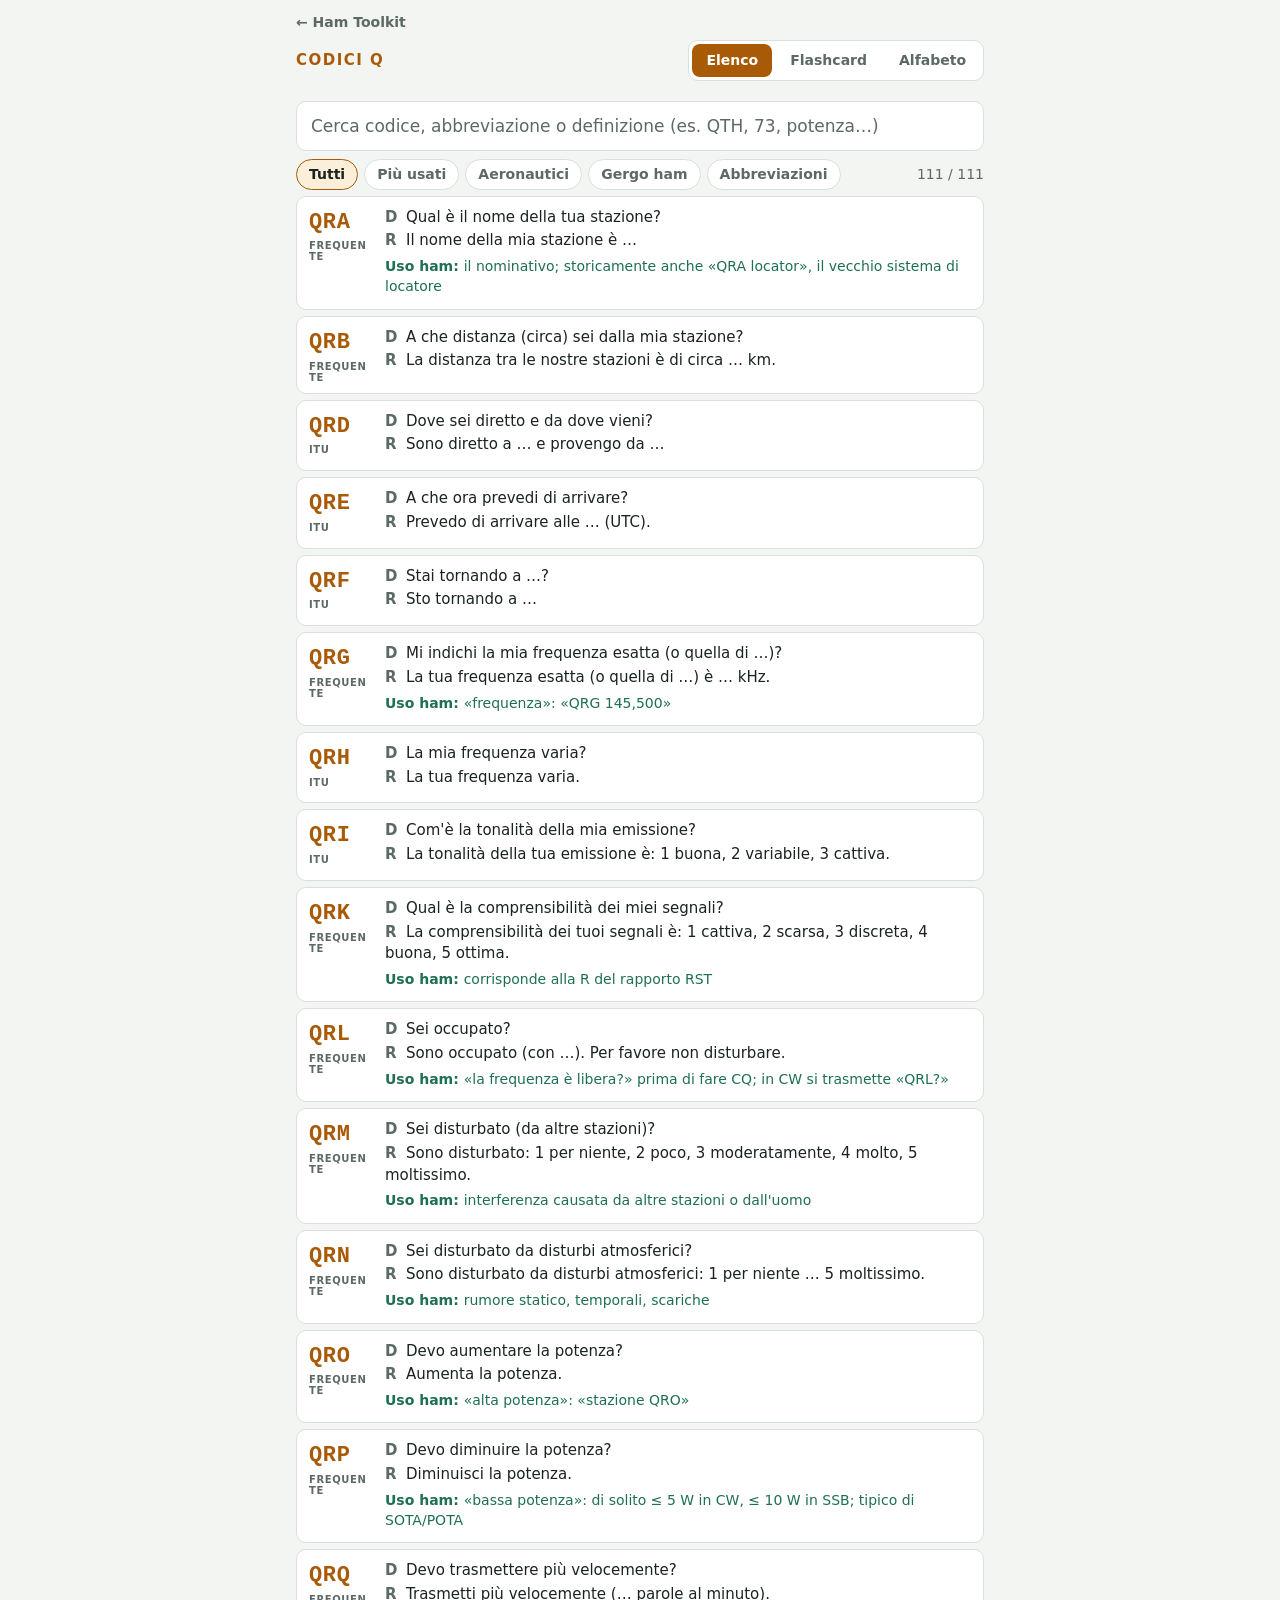
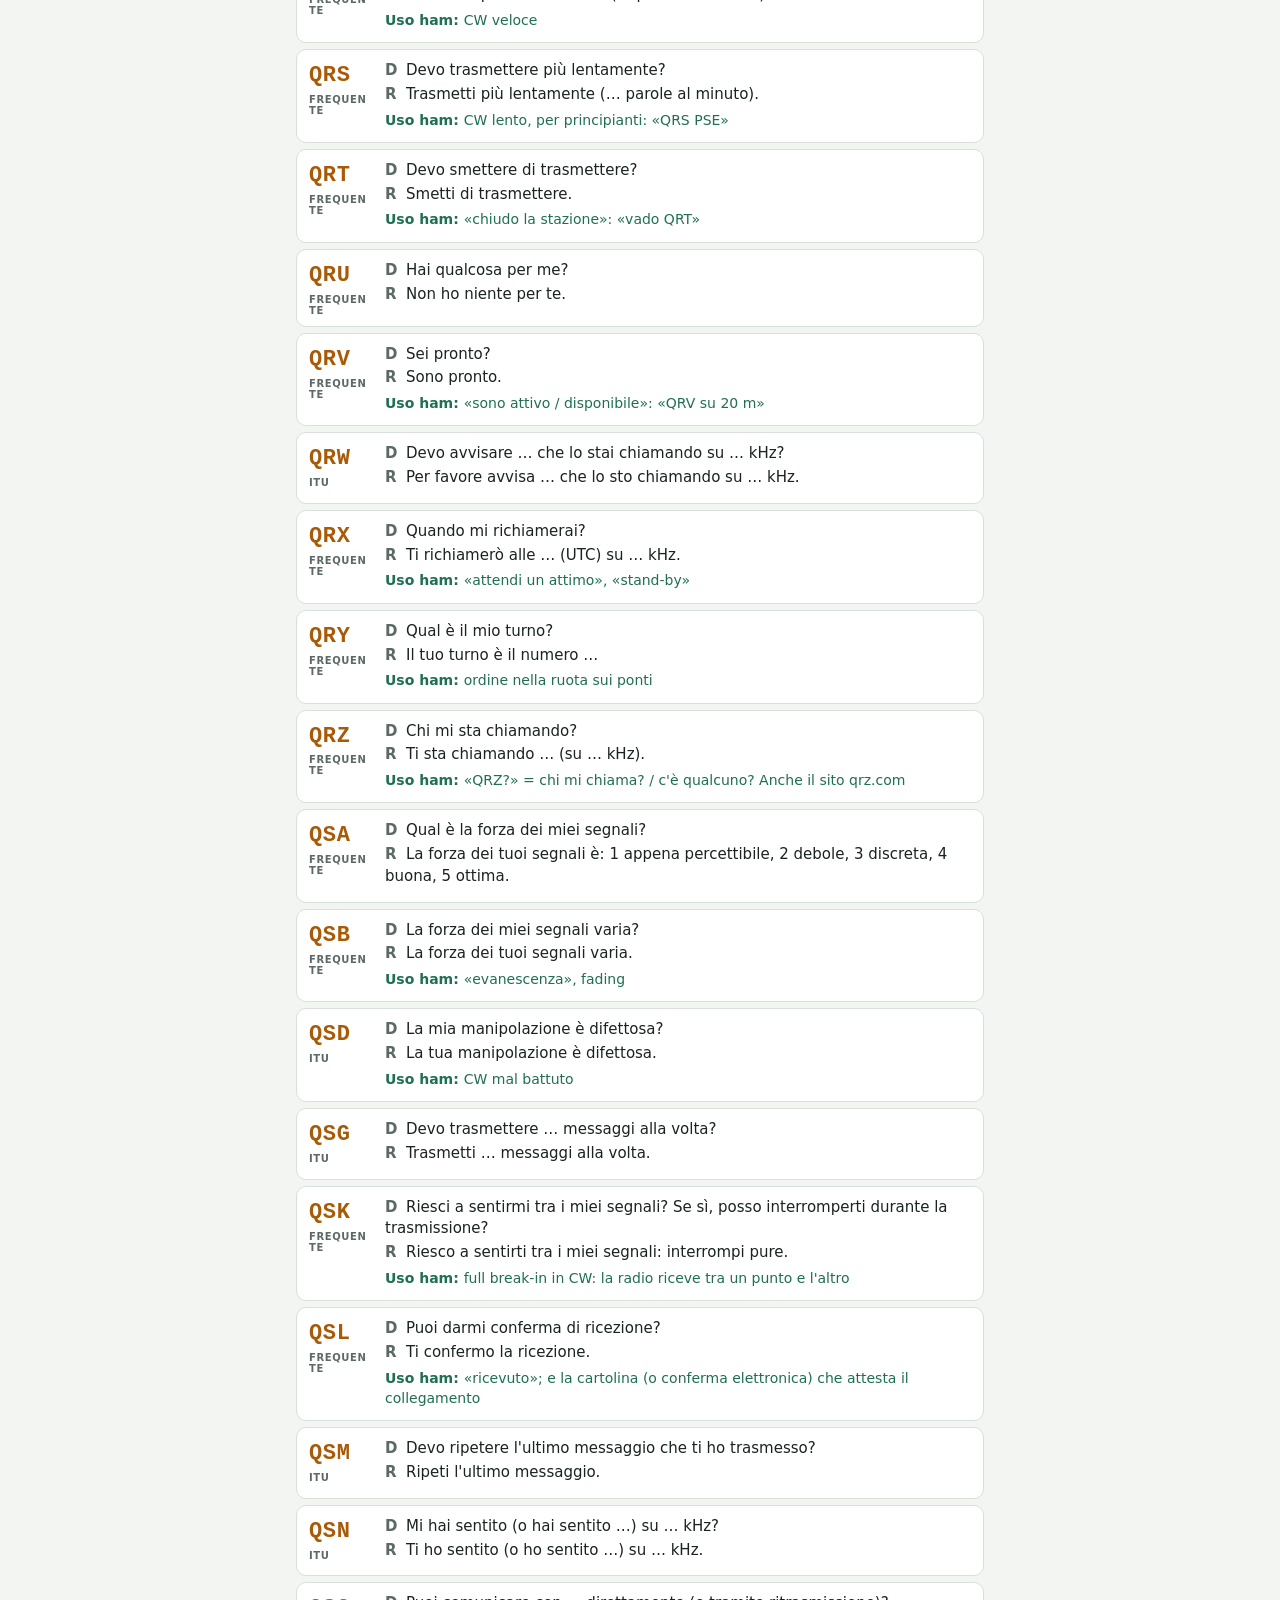
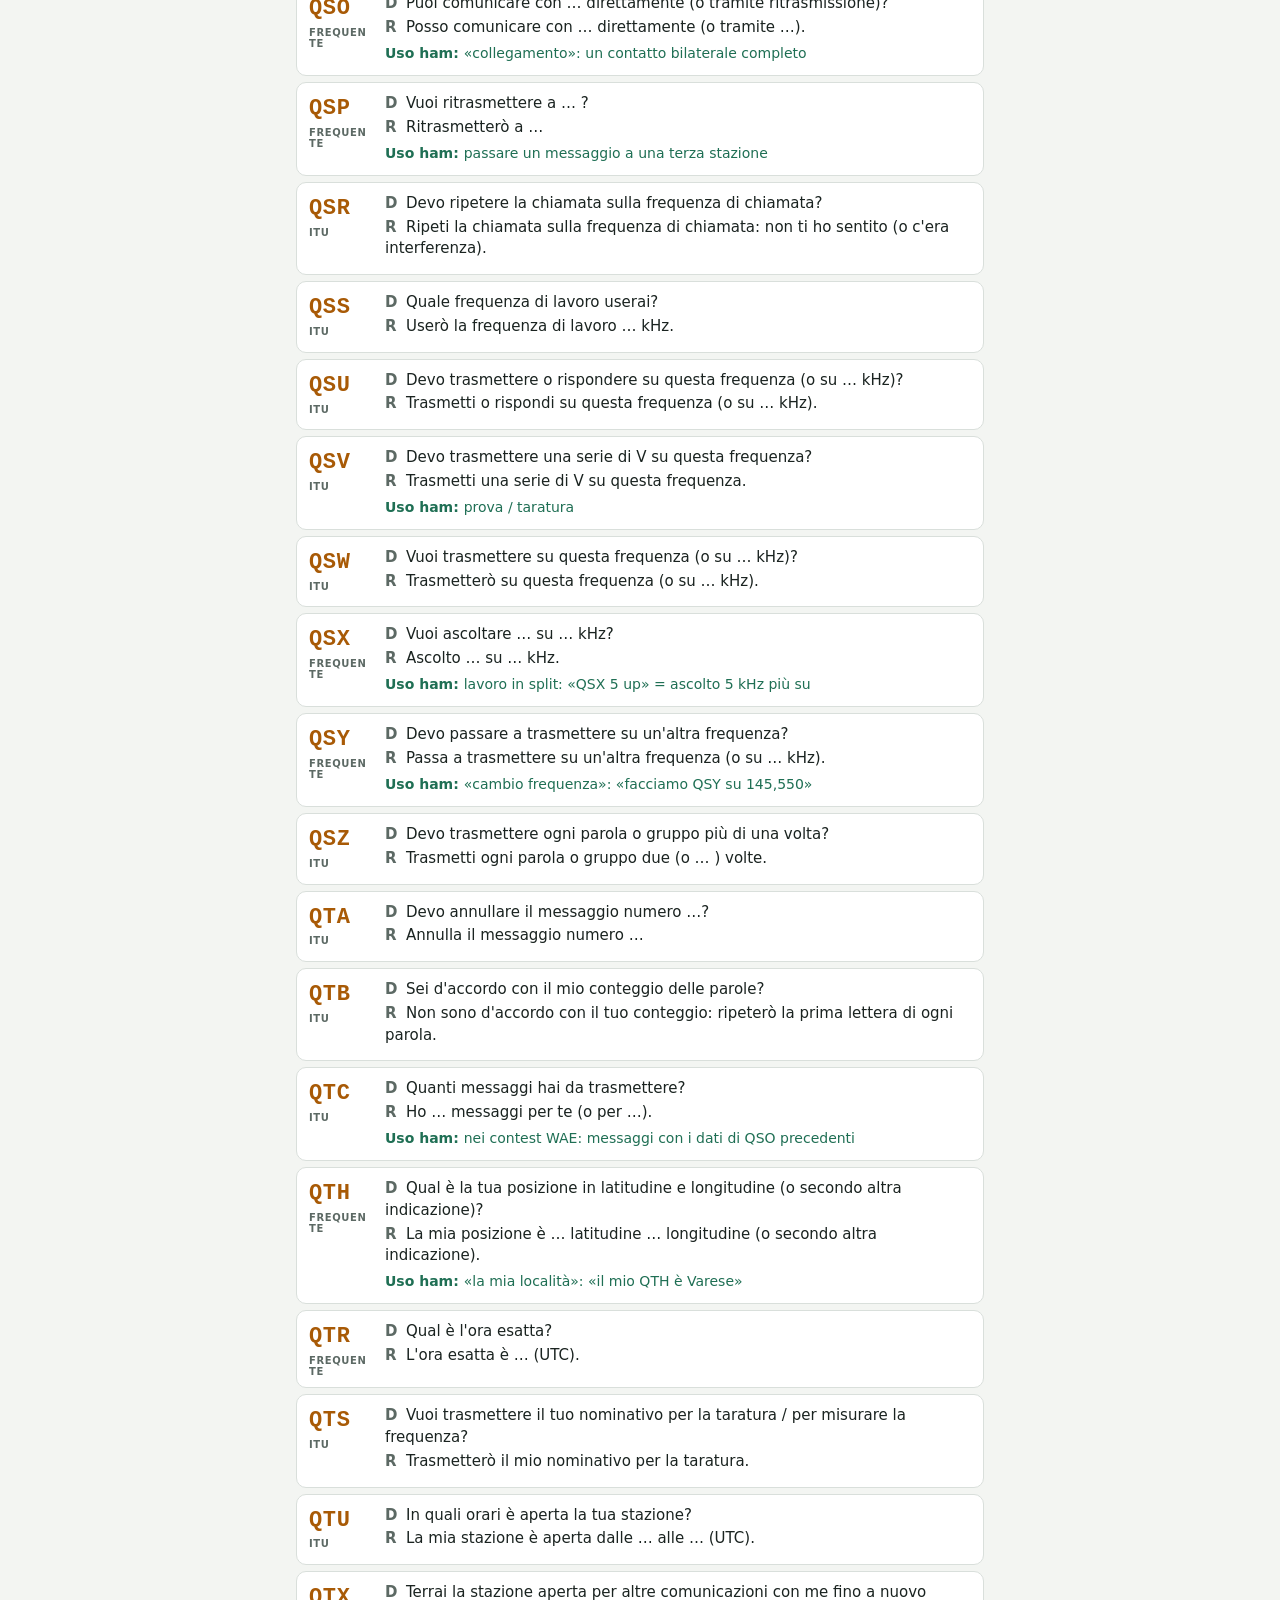
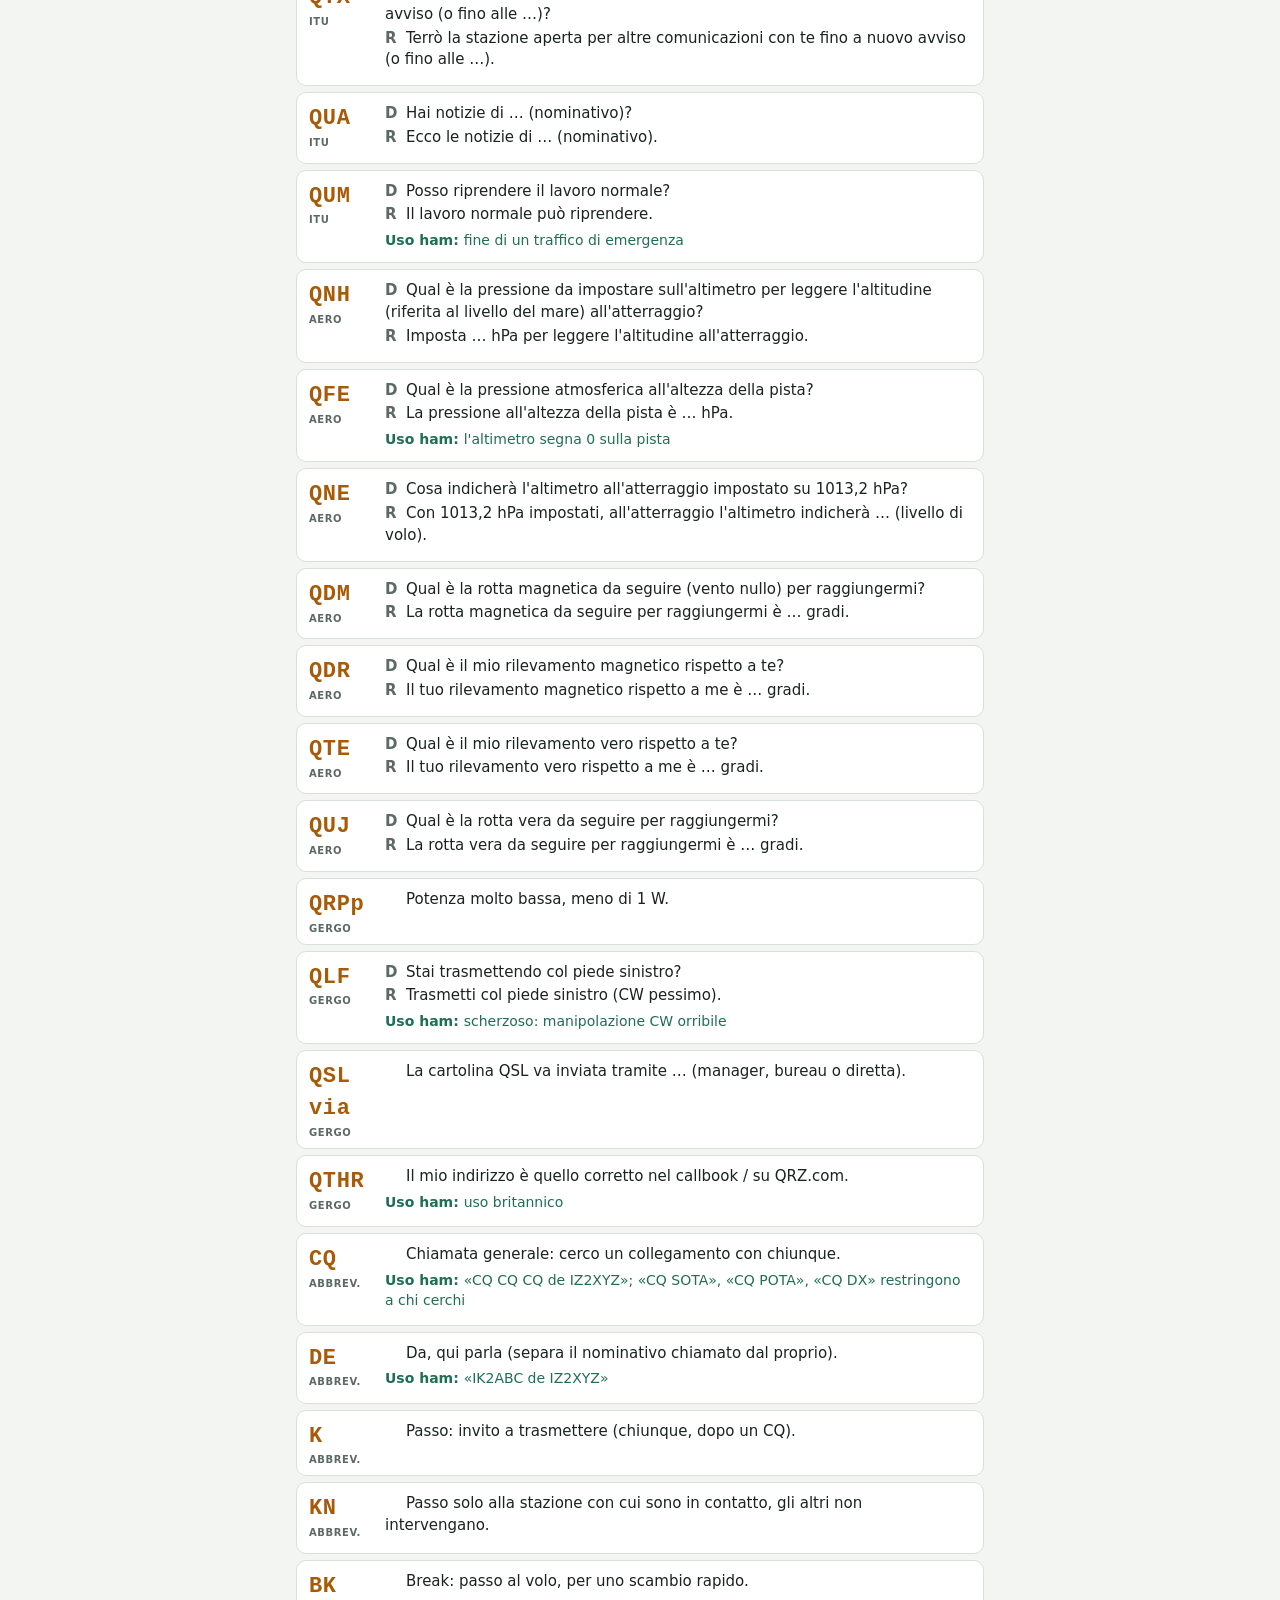
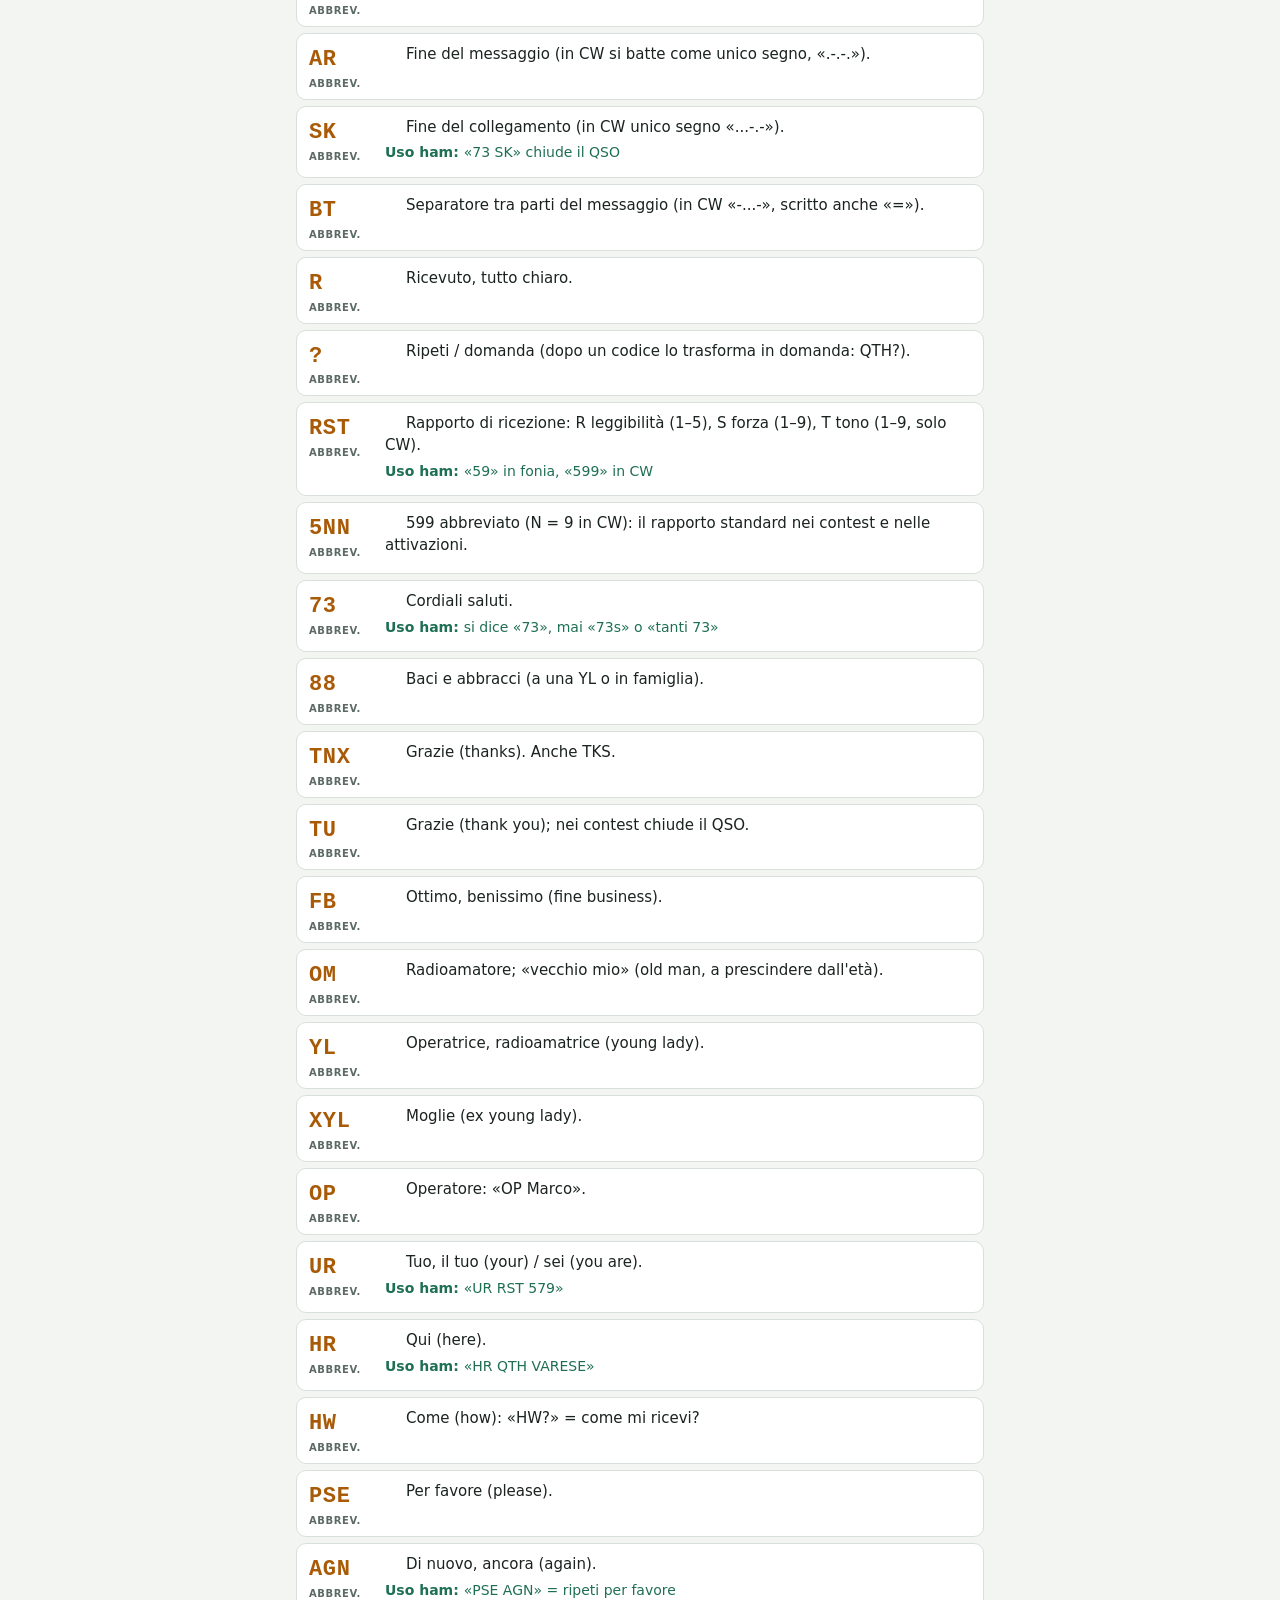
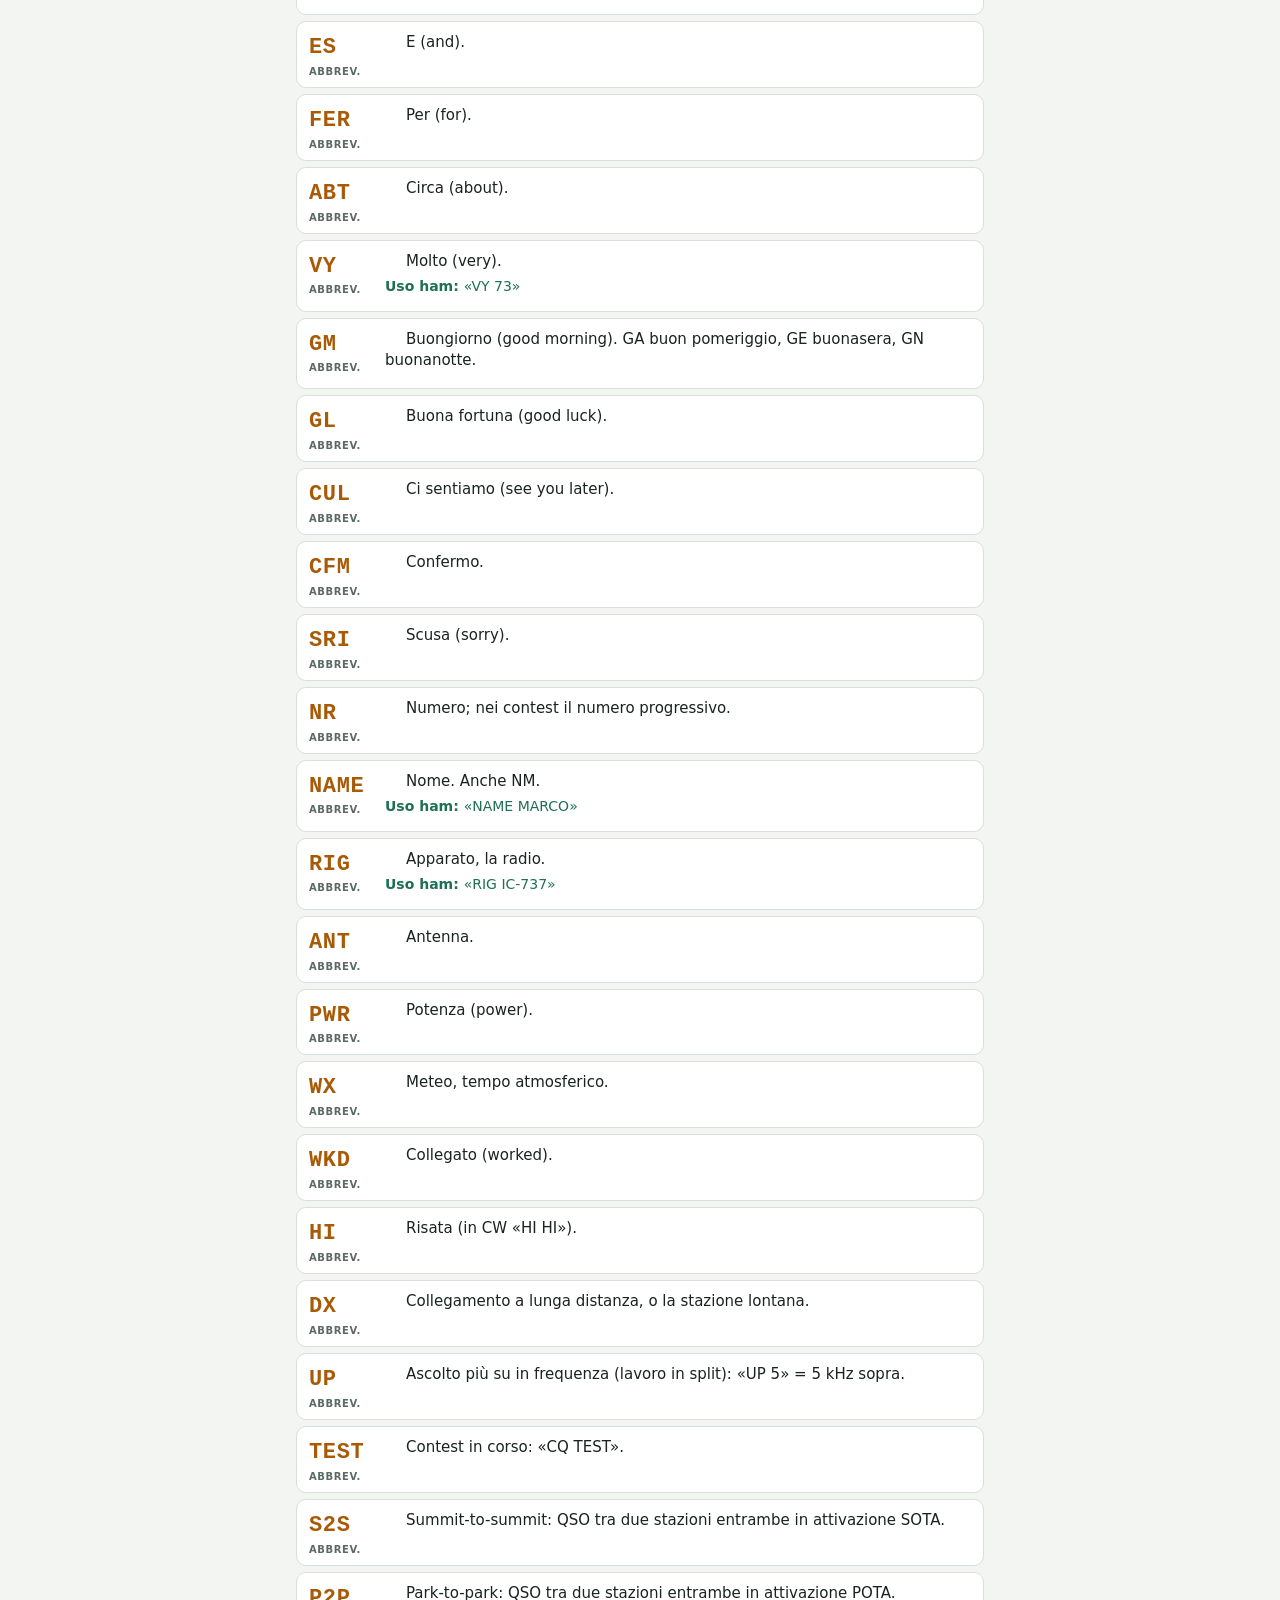
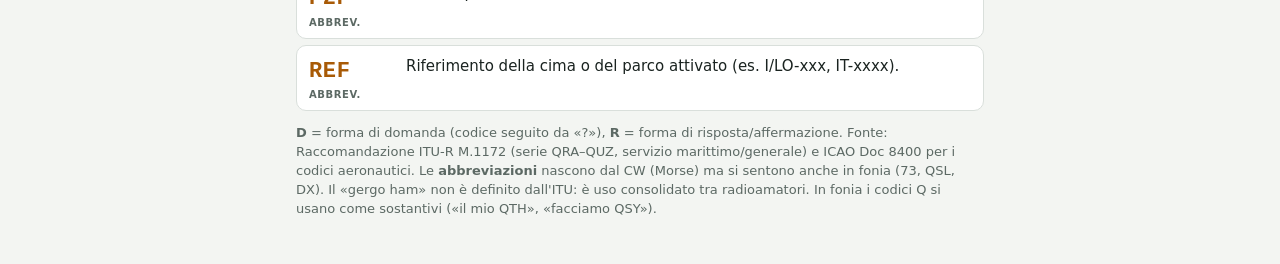
==== codici-q/index.html @ 0721909f "Diventa Ham Toolkit: home con gli strumenti, spettro in spettro/, codici Q, dipolo e ruota sul ponte" ====
<!doctype html>
<html lang="it">
<head>
<meta charset="utf-8">
<meta name="viewport" content="width=device-width, initial-scale=1, viewport-fit=cover">
<meta name="theme-color" content="#121715">
<link rel="manifest" href="../manifest.webmanifest">
<link rel="icon" href="../icons/icon.svg" type="image/svg+xml">
<link rel="apple-touch-icon" href="../icons/apple-touch-icon.png">
<title>Codici Q e gergo</title>
<style>
:root{
  --bg:#F3F5F2; --surface:#FFFFFF; --ink:#1A2320; --muted:#5C6964; --line:#D9DFDB;
  --accent:#A85A06; --accent-ink:#FFFFFF; --accent-soft:#FBEFD9;
  --ok:#1F6F54; --ok-soft:#DDF1E8; --danger:#B3261E; --danger-soft:#FBE3E1;
}
@media (prefers-color-scheme: dark){
  :root:not([data-theme="light"]){
    color-scheme:dark;
    --bg:#121715; --surface:#1A201E; --ink:#E4EAE7; --muted:#96A39E; --line:#2D3632;
    --accent:#F0A847; --accent-ink:#1A1206; --accent-soft:#3A2A12;
    --ok:#6FD3A8; --ok-soft:#16332A; --danger:#FF8A80; --danger-soft:#3A1C1A;
  }
}
:root[data-theme="dark"]{
  color-scheme:dark;
  --bg:#121715; --surface:#1A201E; --ink:#E4EAE7; --muted:#96A39E; --line:#2D3632;
  --accent:#F0A847; --accent-ink:#1A1206; --accent-soft:#3A2A12;
  --ok:#6FD3A8; --ok-soft:#16332A; --danger:#FF8A80; --danger-soft:#3A1C1A;
}
*{box-sizing:border-box}
html{-webkit-text-size-adjust:100%}
body{margin:0;background:var(--bg);color:var(--ink);font:16px/1.45 system-ui,-apple-system,"Segoe UI",Roboto,sans-serif}
.mono{font-family:ui-monospace,"SF Mono","Cascadia Mono",Consolas,monospace}
.wrap{max-width:720px;margin:0 auto;padding:12px 16px calc(32px + env(safe-area-inset-bottom));display:flex;flex-direction:column;gap:14px}
button{font:inherit;color:inherit;cursor:pointer;-webkit-tap-highlight-color:transparent}
input{font:inherit;color:var(--ink)}
:focus-visible{outline:2px solid var(--accent);outline-offset:2px}
[hidden]{display:none !important}

/* testata e navigazione */
.top{display:flex;align-items:center;gap:10px;flex-wrap:wrap}
.top h1{margin:0;font-size:15px;letter-spacing:.1em;text-transform:uppercase;color:var(--accent);white-space:nowrap;margin-right:auto}
nav{display:flex;gap:4px;background:var(--surface);border:1px solid var(--line);border-radius:10px;padding:3px}
nav a{padding:6px 14px;border-radius:8px;text-decoration:none;color:var(--muted);font-weight:600;font-size:14px}
nav a.on{background:var(--accent);color:var(--accent-ink)}

/* barra filtri */
.bar{position:sticky;top:0;z-index:5;background:var(--bg);padding:6px 0;display:flex;flex-direction:column;gap:8px}
#q{width:100%;padding:12px 14px;border:1px solid var(--line);border-radius:10px;background:var(--surface);font-size:17px}
#q::placeholder{color:var(--muted)}
.chips{display:flex;gap:6px;flex-wrap:wrap;align-items:center;font-size:14px;color:var(--muted)}
.chip{border:1px solid var(--line);background:var(--surface);border-radius:999px;padding:4px 12px;font-size:14px;font-weight:600;color:var(--muted)}
.chip.on{border-color:var(--accent);background:var(--accent-soft);color:var(--ink)}
#count{margin-left:auto}

/* elenco */
#list{list-style:none;margin:0;padding:0;display:flex;flex-direction:column;gap:6px}
#list li{background:var(--surface);border:1px solid var(--line);border-radius:10px;padding:10px 12px;display:grid;grid-template-columns:64px 1fr;gap:2px 12px}
.code{grid-row:1/5;overflow-wrap:anywhere;font-size:22px;font-weight:700;color:var(--accent);letter-spacing:.03em}
.code small{display:block;font:600 10px system-ui;letter-spacing:.06em;color:var(--muted);text-transform:uppercase;margin-top:2px}
.qd,.qr{font-size:15px}
.qd b,.qr b{display:inline-block;width:1.4em;color:var(--muted);font-weight:600}
.ham{font-size:14px;color:var(--ok);margin-top:2px}
.ham::before{content:"Uso ham: ";font-weight:700}
mark{background:var(--accent-soft);color:inherit;border-radius:3px;padding:0 1px}
.empty{text-align:center;color:var(--muted);padding:24px 8px;border:1px dashed var(--line);border-radius:10px}
.note{font-size:13px;color:var(--muted)}

/* flashcard */
.opts{display:flex;flex-direction:column;gap:8px;background:var(--surface);border:1px solid var(--line);border-radius:10px;padding:10px 12px;font-size:14px}
.opts .row{display:flex;gap:6px;flex-wrap:wrap;align-items:center}
.opts .row > span{width:5.5em;color:var(--muted)}
.prog{display:flex;align-items:center;gap:10px;font-size:14px;color:var(--muted)}
.prog .track{flex:1;height:6px;border-radius:3px;background:var(--line);overflow:hidden}
.prog .fill{height:100%;background:var(--accent);width:0;transition:width .2s}
.prog .ok{color:var(--ok);font-weight:700}
.prog .ko{color:var(--danger);font-weight:700}
.fcard{min-height:280px;background:var(--surface);border:1px solid var(--line);border-radius:16px;padding:22px 20px;display:flex;flex-direction:column;align-items:center;justify-content:center;gap:14px;text-align:center;cursor:pointer;user-select:none;-webkit-user-select:none;box-shadow:0 10px 24px -18px rgba(0,0,0,.5)}
.fcard .side{font-size:12px;letter-spacing:.08em;text-transform:uppercase;color:var(--muted)}
.fcard .big{font-size:clamp(44px,14vw,72px);font-weight:700;color:var(--accent);letter-spacing:.04em;line-height:1}
.fcard .txt{font-size:18px;max-width:34em}
.fcard .txt .qd,.fcard .txt .qr{font-size:17px;text-align:left}
.fcard hr{width:60%;border:0;border-top:1px dashed var(--line);margin:4px 0}
.fcard .tap{font-size:13px;color:var(--muted)}
.fcard.done{cursor:default}
.acts{display:grid;grid-template-columns:1fr 1fr;gap:8px}
.acts button{border:0;border-radius:12px;padding:14px;font-size:17px;font-weight:700}
#btnKo{background:var(--danger-soft);color:var(--danger)}
#btnOk{background:var(--ok-soft);color:var(--ok)}
#btnFlip{grid-column:1/-1;background:var(--accent);color:var(--accent-ink)}
#abc{width:100%;border-collapse:collapse;background:var(--surface);border:1px solid var(--line);border-radius:10px;overflow:hidden;font-size:15px}
#abc th,#abc td{padding:6px 10px;border-bottom:1px solid var(--line);text-align:left}
#abc th{font-size:12px;letter-spacing:.06em;text-transform:uppercase;color:var(--muted);font-weight:600}
#abc td:first-child{font-weight:700;color:var(--accent);width:2.5em}
#abc td.pr{color:var(--muted);font-size:14px}
#abc td.it{color:var(--muted)}
#acard .spell{font-size:clamp(20px,5.5vw,26px);font-weight:600;line-height:1.35}
#acard .spell span{white-space:nowrap}
#acard .big{font-size:clamp(36px,11vw,60px)}
.two{display:flex;gap:8px}
.two button{flex:1;border:0;border-radius:12px;padding:14px;font-size:17px;font-weight:700}
#aFlip{background:var(--accent);color:var(--accent-ink)}
#aNew{background:var(--surface);border:1px solid var(--line) !important}
h2{margin:6px 0 0;font-size:13px;letter-spacing:.08em;text-transform:uppercase;color:var(--muted)}
#btnRestart{border:1px solid var(--line);background:transparent;border-radius:10px;padding:8px 14px;font-weight:600}
.home{display:inline-flex;align-items:center;gap:4px;color:var(--muted);text-decoration:none;font-size:14px;font-weight:600;margin-bottom:-6px}
.home:hover{color:var(--accent)}
</style>
</head>
<body>
<div class="wrap">
  <a class="home" href="../">← Ham Toolkit</a>
  <div class="top">
    <h1>Codici Q</h1>
    <nav>
      <a href="#elenco" id="navList">Elenco</a>
      <a href="#flashcard" id="navCards">Flashcard</a>
      <a href="#alfabeto" id="navAbc">Alfabeto</a>
    </nav>
  </div>

  <!-- ================= ELENCO ================= -->
  <section id="pageList">
    <div class="bar">
      <input id="q" type="search" placeholder="Cerca codice, abbreviazione o definizione (es. QTH, 73, potenza…)" autocomplete="off" spellcheck="false">
      <div class="chips" id="listChips">
        <button class="chip on" data-set="all">Tutti</button>
        <button class="chip" data-set="top">Più usati</button>
        <button class="chip" data-set="aero">Aeronautici</button>
        <button class="chip" data-set="slang">Gergo ham</button>
        <button class="chip" data-set="cw">Abbreviazioni</button>
        <span id="count"></span>
      </div>
    </div>
    <ul id="list"></ul>
    <p class="note">
      <b>D</b> = forma di domanda (codice seguito da «?»), <b>R</b> = forma di risposta/affermazione.
      Fonte: Raccomandazione ITU-R M.1172 (serie QRA–QUZ, servizio marittimo/generale) e ICAO Doc 8400 per i codici aeronautici.
      Le <b>abbreviazioni</b> nascono dal CW (Morse) ma si sentono anche in fonia (73, QSL, DX).
      Il «gergo ham» non è definito dall'ITU: è uso consolidato tra radioamatori. In fonia i codici Q si usano come sostantivi («il mio QTH», «facciamo QSY»).
    </p>
  </section>

  <!-- ================= FLASHCARD ================= -->
  <section id="pageCards" hidden>
    <div class="opts">
      <div class="row"><span>Direzione</span>
        <button class="chip on" data-dir="c2d">Codice → significato</button>
        <button class="chip" data-dir="d2c">Significato → codice</button>
        <button class="chip" data-dir="mix">Misto</button>
      </div>
      <div class="row"><span>Mazzo</span>
        <button class="chip on" data-deck="top">Q più usati</button>
        <button class="chip" data-deck="std">Tutti i Q ITU</button>
        <button class="chip" data-deck="cw">Abbreviazioni</button>
        <button class="chip" data-deck="all">Tutto</button>
      </div>
    </div>
    <div class="prog">
      <span id="pNum"></span>
      <div class="track"><div class="fill" id="pFill"></div></div>
      <span class="ok" id="pOk">0</span>/<span class="ko" id="pKo">0</span>
    </div>
    <div id="card" class="fcard" tabindex="0"></div>
    <div class="acts">
      <button id="btnFlip">Gira</button>
      <button id="btnKo" hidden>✗ Non sapevo</button>
      <button id="btnOk" hidden>✓ Sapevo</button>
    </div>
    <p class="note">Tastiera: <b>spazio</b> gira, <b>←</b> non sapevo, <b>→</b> sapevo. Le carte sbagliate tornano nel mazzo finché non le indovini.
      <button id="btnRestart">Ricomincia</button></p>
  </section>

  <!-- ================= ALFABETO ================= -->
  <section id="pageAbc" hidden>
    <div class="opts">
      <div class="row"><span>Esercizio</span>
        <button class="chip on" data-amode="c2s">Nominativo → spelling</button>
        <button class="chip" data-amode="s2c">Spelling → nominativo</button>
      </div>
      <div class="row"><span>Cifre</span>
        <button class="chip on" data-digits="it">in italiano</button>
        <button class="chip" data-digits="en">in inglese (ICAO)</button>
      </div>
    </div>
    <div id="acard" class="fcard" tabindex="0"></div>
    <div class="two">
      <button id="aFlip">Gira</button>
      <button id="aNew">Nuovo nominativo</button>
    </div>
    <p class="note">Tastiera: <b>spazio</b> gira, <b>invio</b> nuovo nominativo. Il primo è sempre il tuo.
      Si dice a voce alta, poi si gira la carta per controllare.</p>

    <h2>Alfabeto fonetico internazionale (ITU/ICAO/NATO)</h2>
    <table id="abc"><thead><tr><th></th><th>Parola</th><th>Pronuncia</th><th>Italiano (telefonico)</th></tr></thead><tbody></tbody></table>
    <p class="note">In radio si usa <b>sempre</b> l'alfabeto internazionale, anche tra italiani: è quello che l'altra stazione si aspetta e che si capisce meglio nel rumore.
      L'alfabeto «delle città» italiano (Ancona, Bologna…) è di uso telefonico, lo si sente ogni tanto sui ponti ma non è lo standard.
      Le cifre in QSO italiani si dicono in italiano; in inglese l'ICAO prescrive <i>tree</i> (3), <i>fife</i> (5), <i>niner</i> (9).
      In CW invece non serve: si trasmettono le lettere.</p>
  </section>
</div>

<script>
/* [codice, domanda, risposta, uso ham (opz.), gruppo]
   gruppo: "top" = più usati dai radioamatori, "std" = altri ITU, "aero" = aeronautici, "slang" = gergo ham non ITU */
const Q = [
  ["QRA","Qual è il nome della tua stazione?","Il nome della mia stazione è …","il nominativo; storicamente anche «QRA locator», il vecchio sistema di locatore","top"],
  ["QRB","A che distanza (circa) sei dalla mia stazione?","La distanza tra le nostre stazioni è di circa … km.","","top"],
  ["QRD","Dove sei diretto e da dove vieni?","Sono diretto a … e provengo da …","","std"],
  ["QRE","A che ora prevedi di arrivare?","Prevedo di arrivare alle … (UTC).","","std"],
  ["QRF","Stai tornando a …?","Sto tornando a …","","std"],
  ["QRG","Mi indichi la mia frequenza esatta (o quella di …)?","La tua frequenza esatta (o quella di …) è … kHz.","«frequenza»: «QRG 145,500»","top"],
  ["QRH","La mia frequenza varia?","La tua frequenza varia.","","std"],
  ["QRI","Com'è la tonalità della mia emissione?","La tonalità della tua emissione è: 1 buona, 2 variabile, 3 cattiva.","","std"],
  ["QRK","Qual è la comprensibilità dei miei segnali?","La comprensibilità dei tuoi segnali è: 1 cattiva, 2 scarsa, 3 discreta, 4 buona, 5 ottima.","corrisponde alla R del rapporto RST","top"],
  ["QRL","Sei occupato?","Sono occupato (con …). Per favore non disturbare.","«la frequenza è libera?» prima di fare CQ; in CW si trasmette «QRL?»","top"],
  ["QRM","Sei disturbato (da altre stazioni)?","Sono disturbato: 1 per niente, 2 poco, 3 moderatamente, 4 molto, 5 moltissimo.","interferenza causata da altre stazioni o dall'uomo","top"],
  ["QRN","Sei disturbato da disturbi atmosferici?","Sono disturbato da disturbi atmosferici: 1 per niente … 5 moltissimo.","rumore statico, temporali, scariche","top"],
  ["QRO","Devo aumentare la potenza?","Aumenta la potenza.","«alta potenza»: «stazione QRO»","top"],
  ["QRP","Devo diminuire la potenza?","Diminuisci la potenza.","«bassa potenza»: di solito ≤ 5 W in CW, ≤ 10 W in SSB; tipico di SOTA/POTA","top"],
  ["QRQ","Devo trasmettere più velocemente?","Trasmetti più velocemente (… parole al minuto).","CW veloce","top"],
  ["QRS","Devo trasmettere più lentamente?","Trasmetti più lentamente (… parole al minuto).","CW lento, per principianti: «QRS PSE»","top"],
  ["QRT","Devo smettere di trasmettere?","Smetti di trasmettere.","«chiudo la stazione»: «vado QRT»","top"],
  ["QRU","Hai qualcosa per me?","Non ho niente per te.","","top"],
  ["QRV","Sei pronto?","Sono pronto.","«sono attivo / disponibile»: «QRV su 20 m»","top"],
  ["QRW","Devo avvisare … che lo stai chiamando su … kHz?","Per favore avvisa … che lo sto chiamando su … kHz.","","std"],
  ["QRX","Quando mi richiamerai?","Ti richiamerò alle … (UTC) su … kHz.","«attendi un attimo», «stand-by»","top"],
  ["QRY","Qual è il mio turno?","Il tuo turno è il numero …","ordine nella ruota sui ponti","top"],
  ["QRZ","Chi mi sta chiamando?","Ti sta chiamando … (su … kHz).","«QRZ?» = chi mi chiama? / c'è qualcuno? Anche il sito qrz.com","top"],
  ["QSA","Qual è la forza dei miei segnali?","La forza dei tuoi segnali è: 1 appena percettibile, 2 debole, 3 discreta, 4 buona, 5 ottima.","","top"],
  ["QSB","La forza dei miei segnali varia?","La forza dei tuoi segnali varia.","«evanescenza», fading","top"],
  ["QSD","La mia manipolazione è difettosa?","La tua manipolazione è difettosa.","CW mal battuto","std"],
  ["QSG","Devo trasmettere … messaggi alla volta?","Trasmetti … messaggi alla volta.","","std"],
  ["QSK","Riesci a sentirmi tra i miei segnali? Se sì, posso interromperti durante la trasmissione?","Riesco a sentirti tra i miei segnali: interrompi pure.","full break-in in CW: la radio riceve tra un punto e l'altro","top"],
  ["QSL","Puoi darmi conferma di ricezione?","Ti confermo la ricezione.","«ricevuto»; e la cartolina (o conferma elettronica) che attesta il collegamento","top"],
  ["QSM","Devo ripetere l'ultimo messaggio che ti ho trasmesso?","Ripeti l'ultimo messaggio.","","std"],
  ["QSN","Mi hai sentito (o hai sentito …) su … kHz?","Ti ho sentito (o ho sentito …) su … kHz.","","std"],
  ["QSO","Puoi comunicare con … direttamente (o tramite ritrasmissione)?","Posso comunicare con … direttamente (o tramite …).","«collegamento»: un contatto bilaterale completo","top"],
  ["QSP","Vuoi ritrasmettere a … ?","Ritrasmetterò a …","passare un messaggio a una terza stazione","top"],
  ["QSR","Devo ripetere la chiamata sulla frequenza di chiamata?","Ripeti la chiamata sulla frequenza di chiamata: non ti ho sentito (o c'era interferenza).","","std"],
  ["QSS","Quale frequenza di lavoro userai?","Userò la frequenza di lavoro … kHz.","","std"],
  ["QSU","Devo trasmettere o rispondere su questa frequenza (o su … kHz)?","Trasmetti o rispondi su questa frequenza (o su … kHz).","","std"],
  ["QSV","Devo trasmettere una serie di V su questa frequenza?","Trasmetti una serie di V su questa frequenza.","prova / taratura","std"],
  ["QSW","Vuoi trasmettere su questa frequenza (o su … kHz)?","Trasmetterò su questa frequenza (o su … kHz).","","std"],
  ["QSX","Vuoi ascoltare … su … kHz?","Ascolto … su … kHz.","lavoro in split: «QSX 5 up» = ascolto 5 kHz più su","top"],
  ["QSY","Devo passare a trasmettere su un'altra frequenza?","Passa a trasmettere su un'altra frequenza (o su … kHz).","«cambio frequenza»: «facciamo QSY su 145,550»","top"],
  ["QSZ","Devo trasmettere ogni parola o gruppo più di una volta?","Trasmetti ogni parola o gruppo due (o … ) volte.","","std"],
  ["QTA","Devo annullare il messaggio numero …?","Annulla il messaggio numero …","","std"],
  ["QTB","Sei d'accordo con il mio conteggio delle parole?","Non sono d'accordo con il tuo conteggio: ripeterò la prima lettera di ogni parola.","","std"],
  ["QTC","Quanti messaggi hai da trasmettere?","Ho … messaggi per te (o per …).","nei contest WAE: messaggi con i dati di QSO precedenti","std"],
  ["QTH","Qual è la tua posizione in latitudine e longitudine (o secondo altra indicazione)?","La mia posizione è … latitudine … longitudine (o secondo altra indicazione).","«la mia località»: «il mio QTH è Varese»","top"],
  ["QTR","Qual è l'ora esatta?","L'ora esatta è … (UTC).","","top"],
  ["QTS","Vuoi trasmettere il tuo nominativo per la taratura / per misurare la frequenza?","Trasmetterò il mio nominativo per la taratura.","","std"],
  ["QTU","In quali orari è aperta la tua stazione?","La mia stazione è aperta dalle … alle … (UTC).","","std"],
  ["QTX","Terrai la stazione aperta per altre comunicazioni con me fino a nuovo avviso (o fino alle …)?","Terrò la stazione aperta per altre comunicazioni con te fino a nuovo avviso (o fino alle …).","","std"],
  ["QUA","Hai notizie di … (nominativo)?","Ecco le notizie di … (nominativo).","","std"],
  ["QUM","Posso riprendere il lavoro normale?","Il lavoro normale può riprendere.","fine di un traffico di emergenza","std"],
  ["QNH","Qual è la pressione da impostare sull'altimetro per leggere l'altitudine (riferita al livello del mare) all'atterraggio?","Imposta … hPa per leggere l'altitudine all'atterraggio.","","aero"],
  ["QFE","Qual è la pressione atmosferica all'altezza della pista?","La pressione all'altezza della pista è … hPa.","l'altimetro segna 0 sulla pista","aero"],
  ["QNE","Cosa indicherà l'altimetro all'atterraggio impostato su 1013,2 hPa?","Con 1013,2 hPa impostati, all'atterraggio l'altimetro indicherà … (livello di volo).","","aero"],
  ["QDM","Qual è la rotta magnetica da seguire (vento nullo) per raggiungermi?","La rotta magnetica da seguire per raggiungermi è … gradi.","","aero"],
  ["QDR","Qual è il mio rilevamento magnetico rispetto a te?","Il tuo rilevamento magnetico rispetto a me è … gradi.","","aero"],
  ["QTE","Qual è il mio rilevamento vero rispetto a te?","Il tuo rilevamento vero rispetto a me è … gradi.","","aero"],
  ["QUJ","Qual è la rotta vera da seguire per raggiungermi?","La rotta vera da seguire per raggiungermi è … gradi.","","aero"],
  ["QRPp","—","Potenza molto bassa, meno di 1 W.","","slang"],
  ["QLF","Stai trasmettendo col piede sinistro?","Trasmetti col piede sinistro (CW pessimo).","scherzoso: manipolazione CW orribile","slang"],
  ["QSL via","—","La cartolina QSL va inviata tramite … (manager, bureau o diretta).","","slang"],
  ["QTHR","—","Il mio indirizzo è quello corretto nel callbook / su QRZ.com.","uso britannico","slang"],
  ["CQ","—","Chiamata generale: cerco un collegamento con chiunque.","«CQ CQ CQ de IZ2XYZ»; «CQ SOTA», «CQ POTA», «CQ DX» restringono a chi cerchi","cw"],
  ["DE","—","Da, qui parla (separa il nominativo chiamato dal proprio).","«IK2ABC de IZ2XYZ»","cw"],
  ["K","—","Passo: invito a trasmettere (chiunque, dopo un CQ).","","cw"],
  ["KN","—","Passo solo alla stazione con cui sono in contatto, gli altri non intervengano.","","cw"],
  ["BK","—","Break: passo al volo, per uno scambio rapido.","","cw"],
  ["AR","—","Fine del messaggio (in CW si batte come unico segno, «.-.-.»).","","cw"],
  ["SK","—","Fine del collegamento (in CW unico segno «...-.-»).","«73 SK» chiude il QSO","cw"],
  ["BT","—","Separatore tra parti del messaggio (in CW «-...-», scritto anche «=»).","","cw"],
  ["R","—","Ricevuto, tutto chiaro.","","cw"],
  ["?","—","Ripeti / domanda (dopo un codice lo trasforma in domanda: QTH?).","","cw"],
  ["RST","—","Rapporto di ricezione: R leggibilità (1–5), S forza (1–9), T tono (1–9, solo CW).","«59» in fonia, «599» in CW","cw"],
  ["5NN","—","599 abbreviato (N = 9 in CW): il rapporto standard nei contest e nelle attivazioni.","","cw"],
  ["73","—","Cordiali saluti.","si dice «73», mai «73s» o «tanti 73»","cw"],
  ["88","—","Baci e abbracci (a una YL o in famiglia).","","cw"],
  ["TNX","—","Grazie (thanks). Anche TKS.","","cw"],
  ["TU","—","Grazie (thank you); nei contest chiude il QSO.","","cw"],
  ["FB","—","Ottimo, benissimo (fine business).","","cw"],
  ["OM","—","Radioamatore; «vecchio mio» (old man, a prescindere dall'età).","","cw"],
  ["YL","—","Operatrice, radioamatrice (young lady).","","cw"],
  ["XYL","—","Moglie (ex young lady).","","cw"],
  ["OP","—","Operatore: «OP Marco».","","cw"],
  ["UR","—","Tuo, il tuo (your) / sei (you are).","«UR RST 579»","cw"],
  ["HR","—","Qui (here).","«HR QTH VARESE»","cw"],
  ["HW","—","Come (how): «HW?» = come mi ricevi?","","cw"],
  ["PSE","—","Per favore (please).","","cw"],
  ["AGN","—","Di nuovo, ancora (again).","«PSE AGN» = ripeti per favore","cw"],
  ["ES","—","E (and).","","cw"],
  ["FER","—","Per (for).","","cw"],
  ["ABT","—","Circa (about).","","cw"],
  ["VY","—","Molto (very).","«VY 73»","cw"],
  ["GM","—","Buongiorno (good morning). GA buon pomeriggio, GE buonasera, GN buonanotte.","","cw"],
  ["GL","—","Buona fortuna (good luck).","","cw"],
  ["CUL","—","Ci sentiamo (see you later).","","cw"],
  ["CFM","—","Confermo.","","cw"],
  ["SRI","—","Scusa (sorry).","","cw"],
  ["NR","—","Numero; nei contest il numero progressivo.","","cw"],
  ["NAME","—","Nome. Anche NM.","«NAME MARCO»","cw"],
  ["RIG","—","Apparato, la radio.","«RIG IC-737»","cw"],
  ["ANT","—","Antenna.","","cw"],
  ["PWR","—","Potenza (power).","","cw"],
  ["WX","—","Meteo, tempo atmosferico.","","cw"],
  ["WKD","—","Collegato (worked).","","cw"],
  ["HI","—","Risata (in CW «HI HI»).","","cw"],
  ["DX","—","Collegamento a lunga distanza, o la stazione lontana.","","cw"],
  ["UP","—","Ascolto più su in frequenza (lavoro in split): «UP 5» = 5 kHz sopra.","","cw"],
  ["TEST","—","Contest in corso: «CQ TEST».","","cw"],
  ["S2S","—","Summit-to-summit: QSO tra due stazioni entrambe in attivazione SOTA.","","cw"],
  ["P2P","—","Park-to-park: QSO tra due stazioni entrambe in attivazione POTA.","","cw"],
  ["REF","—","Riferimento della cima o del parco attivato (es. I/LO-xxx, IT-xxxx).","","cw"],
];
const TAG = {top:"frequente", std:"ITU", aero:"aero", slang:"gergo", cw:"abbrev."};

const $ = s => document.querySelector(s);
const esc = s => s.replace(/[&<>"]/g, c => ({"&":"&amp;","<":"&lt;",">":"&gt;",'"':"&quot;"}[c]));
const norm = s => s.normalize("NFD").replace(/[̀-ͯ]/g,"").toLowerCase();

/* evidenzia i termini cercati ignorando accenti e maiuscole: map collega ogni carattere normalizzato al suo indice nel testo originale */
function hl(text, terms){
  if(!terms.length) return esc(text);
  let map=[], flat="";
  for(let i=0;i<text.length;i++){ const n=norm(text[i]); for(const c of n){ flat+=c; map.push(i); } }
  const marks=new Array(text.length).fill(false);
  for(const t of terms){ let p=0; while((p=flat.indexOf(t,p))!==-1){ for(let k=p;k<p+t.length;k++) marks[map[k]]=true; p+=t.length; } }
  let out="", open=false;
  for(let i=0;i<text.length;i++){
    if(marks[i]&&!open){out+="<mark>";open=true} else if(!marks[i]&&open){out+="</mark>";open=false}
    out+=esc(text[i]);
  }
  return out+(open?"</mark>":"");
}

/* ---------- elenco ---------- */
let listSet = "all";
function renderList(){
  const terms = norm($("#q").value).split(/\s+/).filter(Boolean);
  const rows = Q.filter(([c,d,r,h,g]) => {
    if(listSet!=="all" && g!==listSet) return false;
    const hay = norm([c,d,r,h].join(" "));
    return terms.every(t => hay.includes(t));
  });
  $("#count").textContent = rows.length + " / " + Q.length;
  $("#list").innerHTML = rows.length ? rows.map(([c,d,r,h,g]) => `
    <li>
      <div class="code mono">${hl(c,terms)}<small>${TAG[g]}</small></div>
      ${d!=="—" ? `<div class="qd"><b>D</b>${hl(d,terms)}</div>` : ""}
      <div class="qr"><b>${d!=="—"?"R":""}</b>${hl(r,terms)}</div>
      ${h ? `<div class="ham">${hl(h,terms)}</div>` : ""}
    </li>`).join("") : `<li class="empty" style="display:block">Nessun codice trovato</li>`;
}
$("#q").addEventListener("input", renderList);
$("#listChips").addEventListener("click", e => {
  const b = e.target.closest("[data-set]"); if(!b) return;
  listSet = b.dataset.set;
  document.querySelectorAll("#listChips .chip").forEach(x => x.classList.toggle("on", x===b));
  renderList();
});

/* ---------- flashcard ---------- */
let dir = "c2d", deckSet = "top", queue = [], total = 0, ok = 0, ko = 0, cur = null, flipped = false;
try { const s = JSON.parse(localStorage.getItem("codiciq.opts")||"{}"); if(s.dir) dir=s.dir; if(s.deck) deckSet=s.deck; } catch(e){}

function shuffle(a){ for(let i=a.length-1;i>0;i--){ const j=Math.floor(Math.random()*(i+1)); [a[i],a[j]]=[a[j],a[i]]; } return a; }
function deck(){
  const pick = Q.filter(x => deckSet==="all" ? true : deckSet==="std" ? (x[4]==="top"||x[4]==="std") : x[4]===deckSet);
  return pick.map(x => ({q:x, d: dir==="mix" ? (Math.random()<.5?"c2d":"d2c") : dir}));
}
function restart(){
  try { localStorage.setItem("codiciq.opts", JSON.stringify({dir, deck:deckSet})); } catch(e){}
  document.querySelectorAll("[data-dir]").forEach(b => b.classList.toggle("on", b.dataset.dir===dir));
  document.querySelectorAll("[data-deck]").forEach(b => b.classList.toggle("on", b.dataset.deck===deckSet));
  queue = shuffle(deck()); total = queue.length; ok = ko = 0;
  next();
}
function defHtml(q){
  const [c,d,r,h] = q;
  return (d!=="—" ? `<div class="qd"><b>D</b> ${esc(d)}</div>` : "") +
         `<div class="qr"><b>${d!=="—"?"R":""}</b> ${esc(r)}</div>` +
         (h ? `<div class="ham">${esc(h)}</div>` : "");
}
function next(){
  cur = queue.shift(); flipped = false;
  $("#pNum").textContent = `${ok} di ${total} imparate`;
  $("#pFill").style.width = (ok / total * 100) + "%";
  $("#pOk").textContent = ok; $("#pKo").textContent = ko;
  draw();
}
function draw(){
  const card = $("#card");
  card.classList.toggle("done", !cur);
  $("#btnFlip").hidden = !cur || flipped;
  $("#btnOk").hidden = $("#btnKo").hidden = !cur || !flipped;
  if(!cur){
    card.innerHTML = `<div class="side">Mazzo finito</div><div class="big">73!</div>
      <div class="txt">${total} carte, ${ko} errori lungo la strada.</div><div class="tap">Premi «Ricomincia» per un altro giro</div>`;
    return;
  }
  const {q, d} = cur;
  const code = `<div class="big mono">${esc(q[0])}</div>`;
  const def = `<div class="txt">${defHtml(q)}</div>`;
  if(d === "c2d"){
    card.innerHTML = `<div class="side">Cosa significa?</div>${code}` + (flipped ? `<hr>${def}` : `<div class="tap">tocca per girare</div>`);
  } else {
    card.innerHTML = `<div class="side">Qual è il codice?</div>${def}` + (flipped ? `<hr>${code}` : `<div class="tap">tocca per girare</div>`);
  }
}
function flip(){ if(cur && !flipped){ flipped = true; draw(); } }
function answer(right){
  if(!cur || !flipped) return;
  if(right) ok++;
  else { ko++; queue.splice(Math.min(queue.length, 3 + Math.floor(Math.random()*3)), 0, cur); } // ritorna tra qualche carta
  next();
}
$("#card").addEventListener("click", flip);
$("#btnFlip").addEventListener("click", flip);
$("#btnOk").addEventListener("click", () => answer(true));
$("#btnKo").addEventListener("click", () => answer(false));
$("#btnRestart").addEventListener("click", restart);
document.querySelectorAll("[data-dir]").forEach(b => b.addEventListener("click", () => { dir = b.dataset.dir; restart(); }));
document.querySelectorAll("[data-deck]").forEach(b => b.addEventListener("click", () => { deckSet = b.dataset.deck; restart(); }));
document.addEventListener("keydown", e => {
  if($("#pageCards").hidden || e.target.tagName==="INPUT") return;
  if(e.key===" "){ e.preventDefault(); flip(); }
  else if(e.key==="ArrowRight") answer(true);
  else if(e.key==="ArrowLeft") answer(false);
});

/* ---------- alfabeto fonetico ---------- */
const ABC = [
  ["A","Alfa","AL-fa","Ancona"],["B","Bravo","BRA-vo","Bologna"],["C","Charlie","CIAR-li","Como"],
  ["D","Delta","DEL-ta","Domodossola"],["E","Echo","EC-co","Empoli"],["F","Foxtrot","FOX-trot","Firenze"],
  ["G","Golf","GOLF","Genova"],["H","Hotel","o-TEL","Hotel"],["I","India","IN-dia","Imola"],
  ["J","Juliett","GIU-li-et","Jolly"],["K","Kilo","KI-lo","Kappa"],["L","Lima","LI-ma","Livorno"],
  ["M","Mike","MAIK","Milano"],["N","November","no-VEM-ber","Napoli"],["O","Oscar","OS-car","Otranto"],
  ["P","Papa","pa-PA","Padova / Palermo"],["Q","Quebec","che-BEC","Quarto"],["R","Romeo","RO-meo","Roma"],
  ["S","Sierra","si-ER-ra","Savona"],["T","Tango","TAN-go","Torino"],["U","Uniform","IU-ni-form","Udine"],
  ["V","Victor","VIC-tor","Venezia"],["W","Whiskey","UIS-chi","Washington"],["X","X-ray","ECS-rei","Xeres"],
  ["Y","Yankee","IEN-chi","York / Yacht"],["Z","Zulu","ZU-lu","Zara"],
];
const DIG = {
  it:["Zero","Uno","Due","Tre","Quattro","Cinque","Sei","Sette","Otto","Nove"],
  en:["Zero","One","Two","Tree","Four","Fife","Six","Seven","Eight","Niner"],
};
const WORD = Object.fromEntries(ABC.map(([l,w]) => [l,w]));
$("#abc tbody").innerHTML = ABC.map(([l,w,p,i]) => `<tr><td class="mono">${l}</td><td>${w}</td><td class="pr">${p}</td><td class="it">${i}</td></tr>`).join("");

/* prefissi: italiani più probabili sui ponti, più qualche estero frequente in HF */
const PFX = ["I","IK","IZ","IU","IW","IN3","IS0","IT9","IK","IZ","IU","DL","F","G","EA","OE","HB9","ON","PA","SP","OK","9A","S5","K","W","JA","VK"];
const L = "ABCDEFGHIJKLMNOPQRSTUVWXYZ", rnd = a => a[Math.floor(Math.random()*a.length)];
function randCall(){
  const p = rnd(PFX);
  const n = /\d$/.test(p) ? "" : String(Math.floor(Math.random()*10));
  let s = ""; for(let i=0, k=Math.random()<.7?3:2; i<k; i++) s += rnd(L);
  return p + n + s;
}
let amode = "c2s", digits = "it", aCall = randCall(), aFlipped = false;
try { const s = JSON.parse(localStorage.getItem("codiciq.abc")||"{}"); if(s.amode) amode=s.amode; if(s.digits) digits=s.digits; } catch(e){}
const spell = c => [...c].map(ch => /\d/.test(ch) ? DIG[digits][+ch] : WORD[ch]).map(w => `<span>${w}</span>`).join(" · ");
function drawAbc(){
  document.querySelectorAll("[data-amode]").forEach(b => b.classList.toggle("on", b.dataset.amode===amode));
  document.querySelectorAll("[data-digits]").forEach(b => b.classList.toggle("on", b.dataset.digits===digits));
  try { localStorage.setItem("codiciq.abc", JSON.stringify({amode, digits})); } catch(e){}
  const call = `<div class="big mono">${aCall}</div>`, sp = `<div class="spell">${spell(aCall)}</div>`;
  const tap = `<div class="tap">tocca per girare</div>`;
  $("#acard").innerHTML = amode==="c2s"
    ? `<div class="side">Come lo sillabi?</div>${call}${aFlipped ? "<hr>"+sp : tap}`
    : `<div class="side">Che nominativo è?</div>${sp}${aFlipped ? "<hr>"+call : tap}`;
  $("#aFlip").hidden = aFlipped;
}
function aFlip(){ if(!aFlipped){ aFlipped = true; drawAbc(); } }
function aNew(){ aCall = randCall(); aFlipped = false; drawAbc(); }
$("#acard").addEventListener("click", aFlip);
$("#aFlip").addEventListener("click", aFlip);
$("#aNew").addEventListener("click", aNew);
document.querySelectorAll("[data-amode]").forEach(b => b.addEventListener("click", () => { amode = b.dataset.amode; aFlipped = false; drawAbc(); }));
document.querySelectorAll("[data-digits]").forEach(b => b.addEventListener("click", () => { digits = b.dataset.digits; drawAbc(); }));
document.addEventListener("keydown", e => {
  if($("#pageAbc").hidden || e.target.tagName==="INPUT") return;
  if(e.key===" "){ e.preventDefault(); aFlip(); }
  else if(e.key==="Enter"){ e.preventDefault(); aNew(); }
});
drawAbc();

/* ---------- pagine (hash) ---------- */
function route(){
  const page = location.hash === "#flashcard" ? "Cards" : location.hash === "#alfabeto" ? "Abc" : "List";
  for(const p of ["List","Cards","Abc"]){
    $("#page"+p).hidden = p !== page;
    $("#nav"+p).classList.toggle("on", p === page);
  }
  if(page==="Cards" && !total) restart();
}
addEventListener("hashchange", route);
renderList();
route();
</script>
<script src="../pwa.js"></script>
</body>
</html>
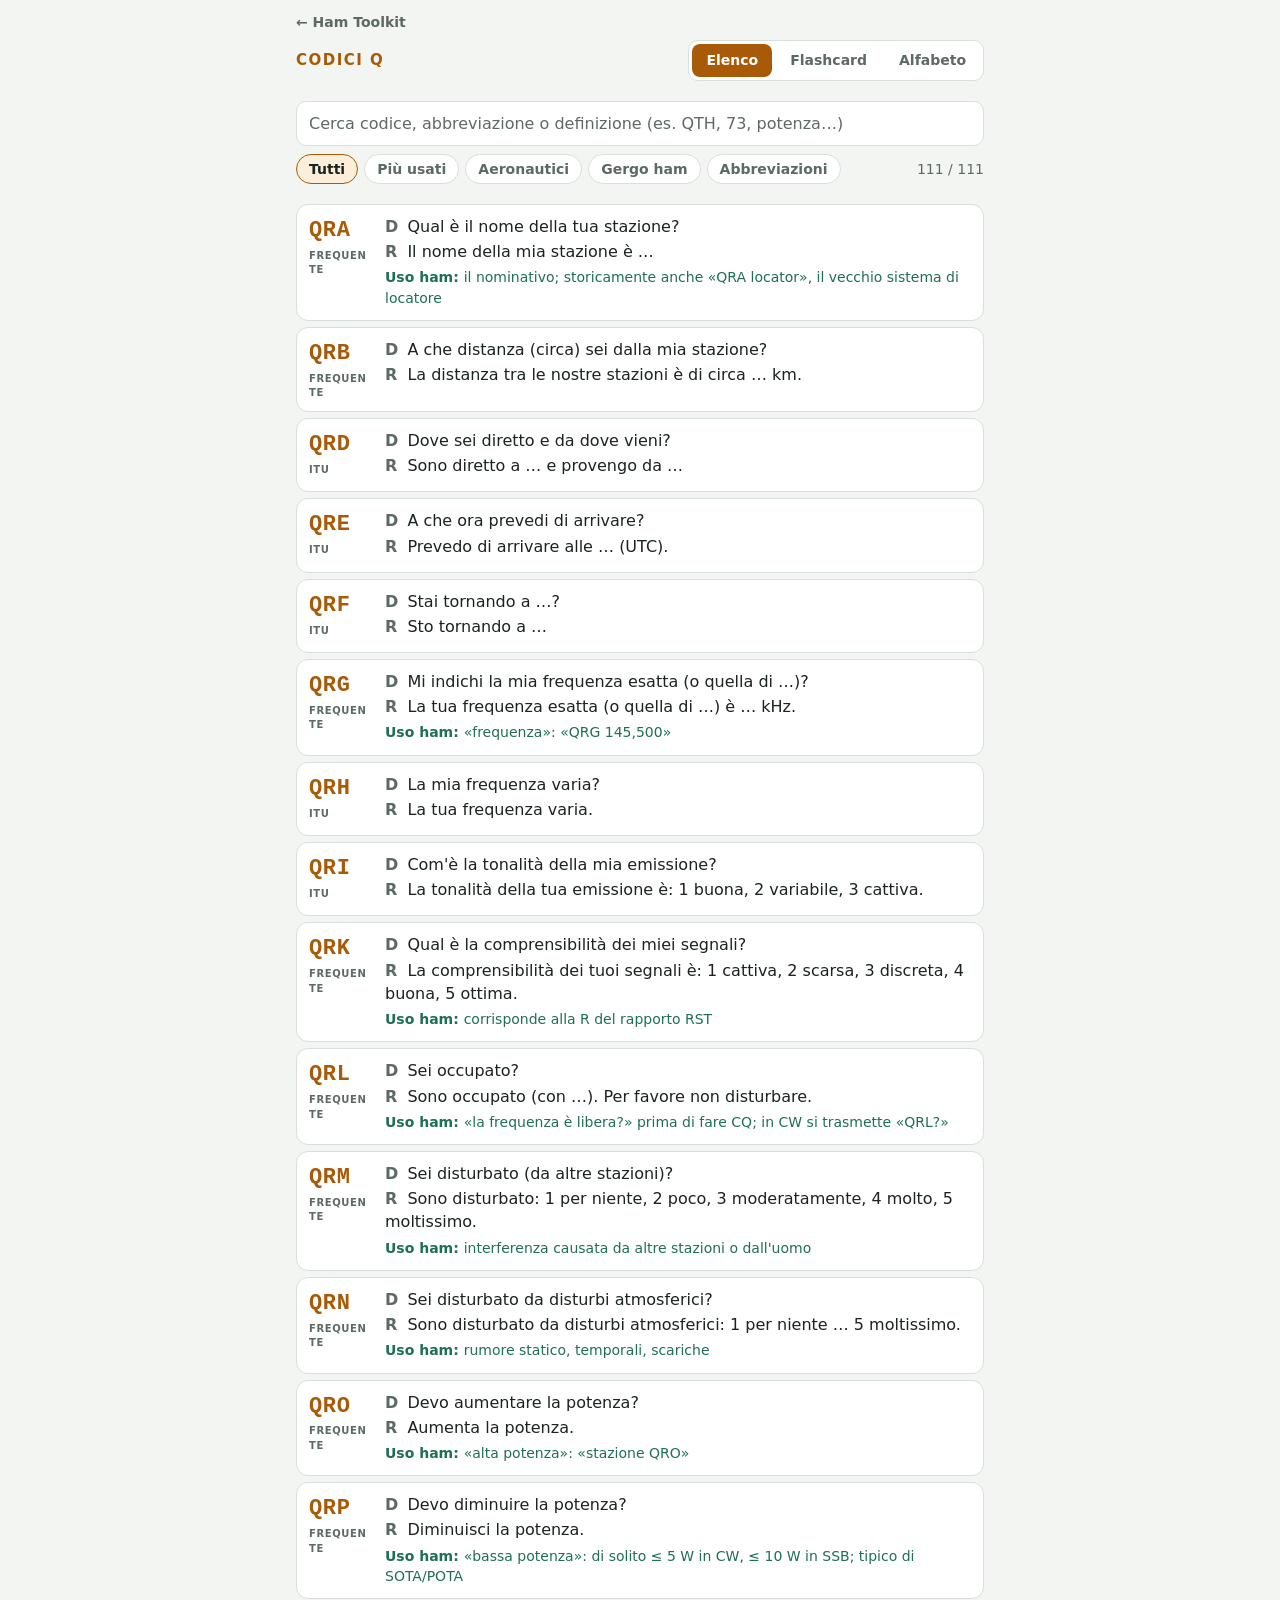
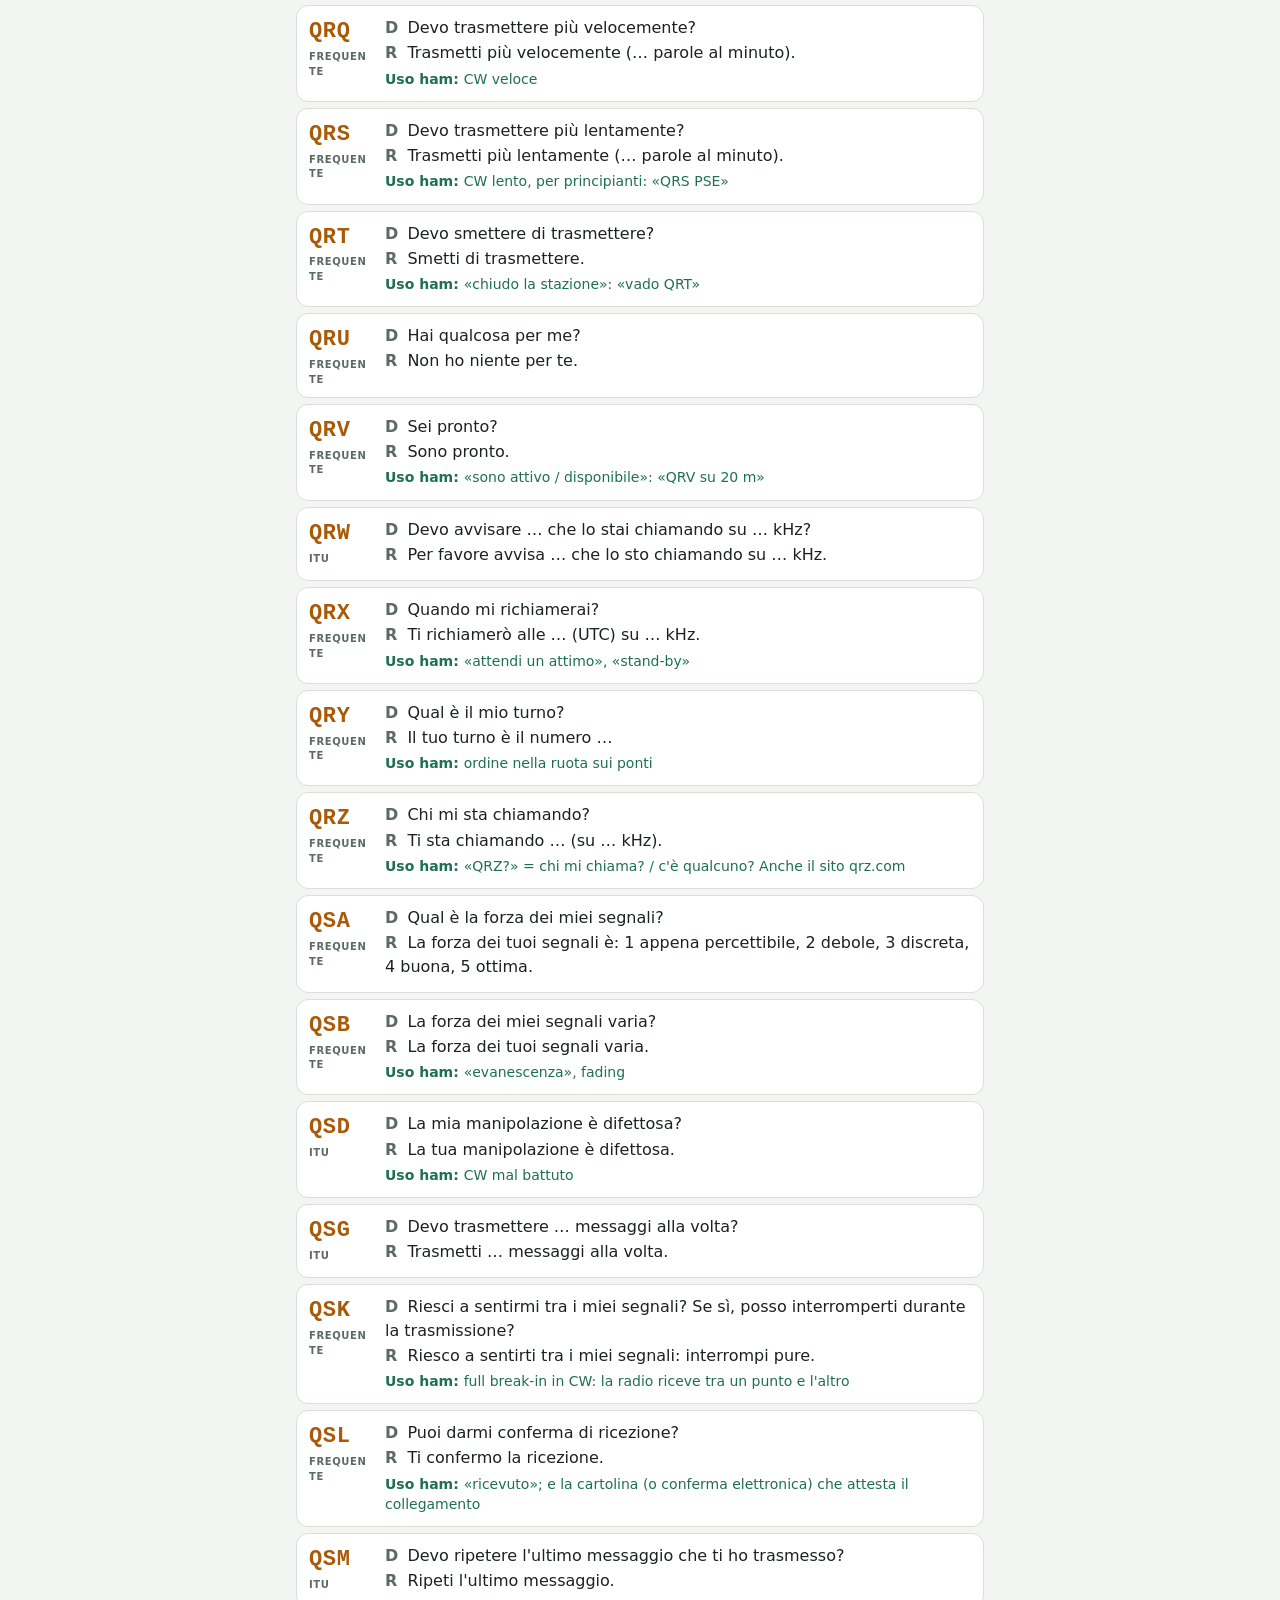
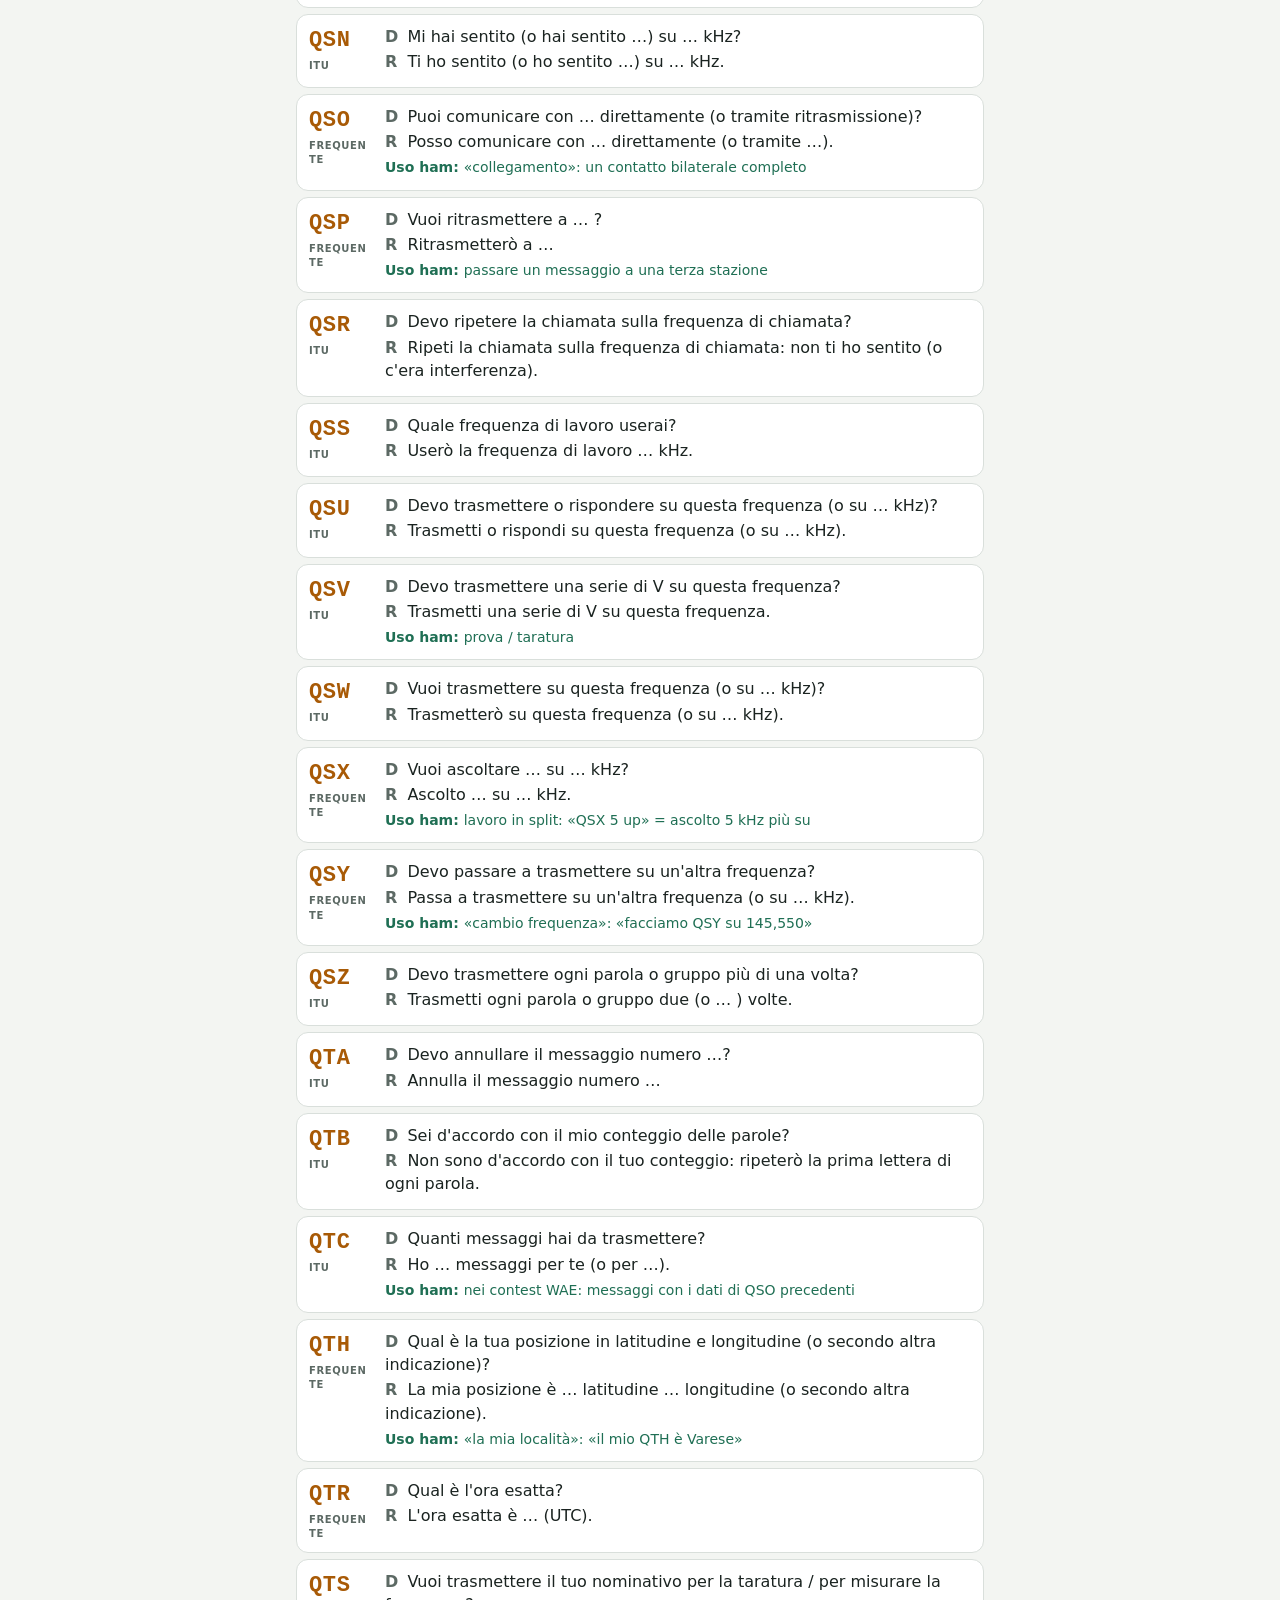
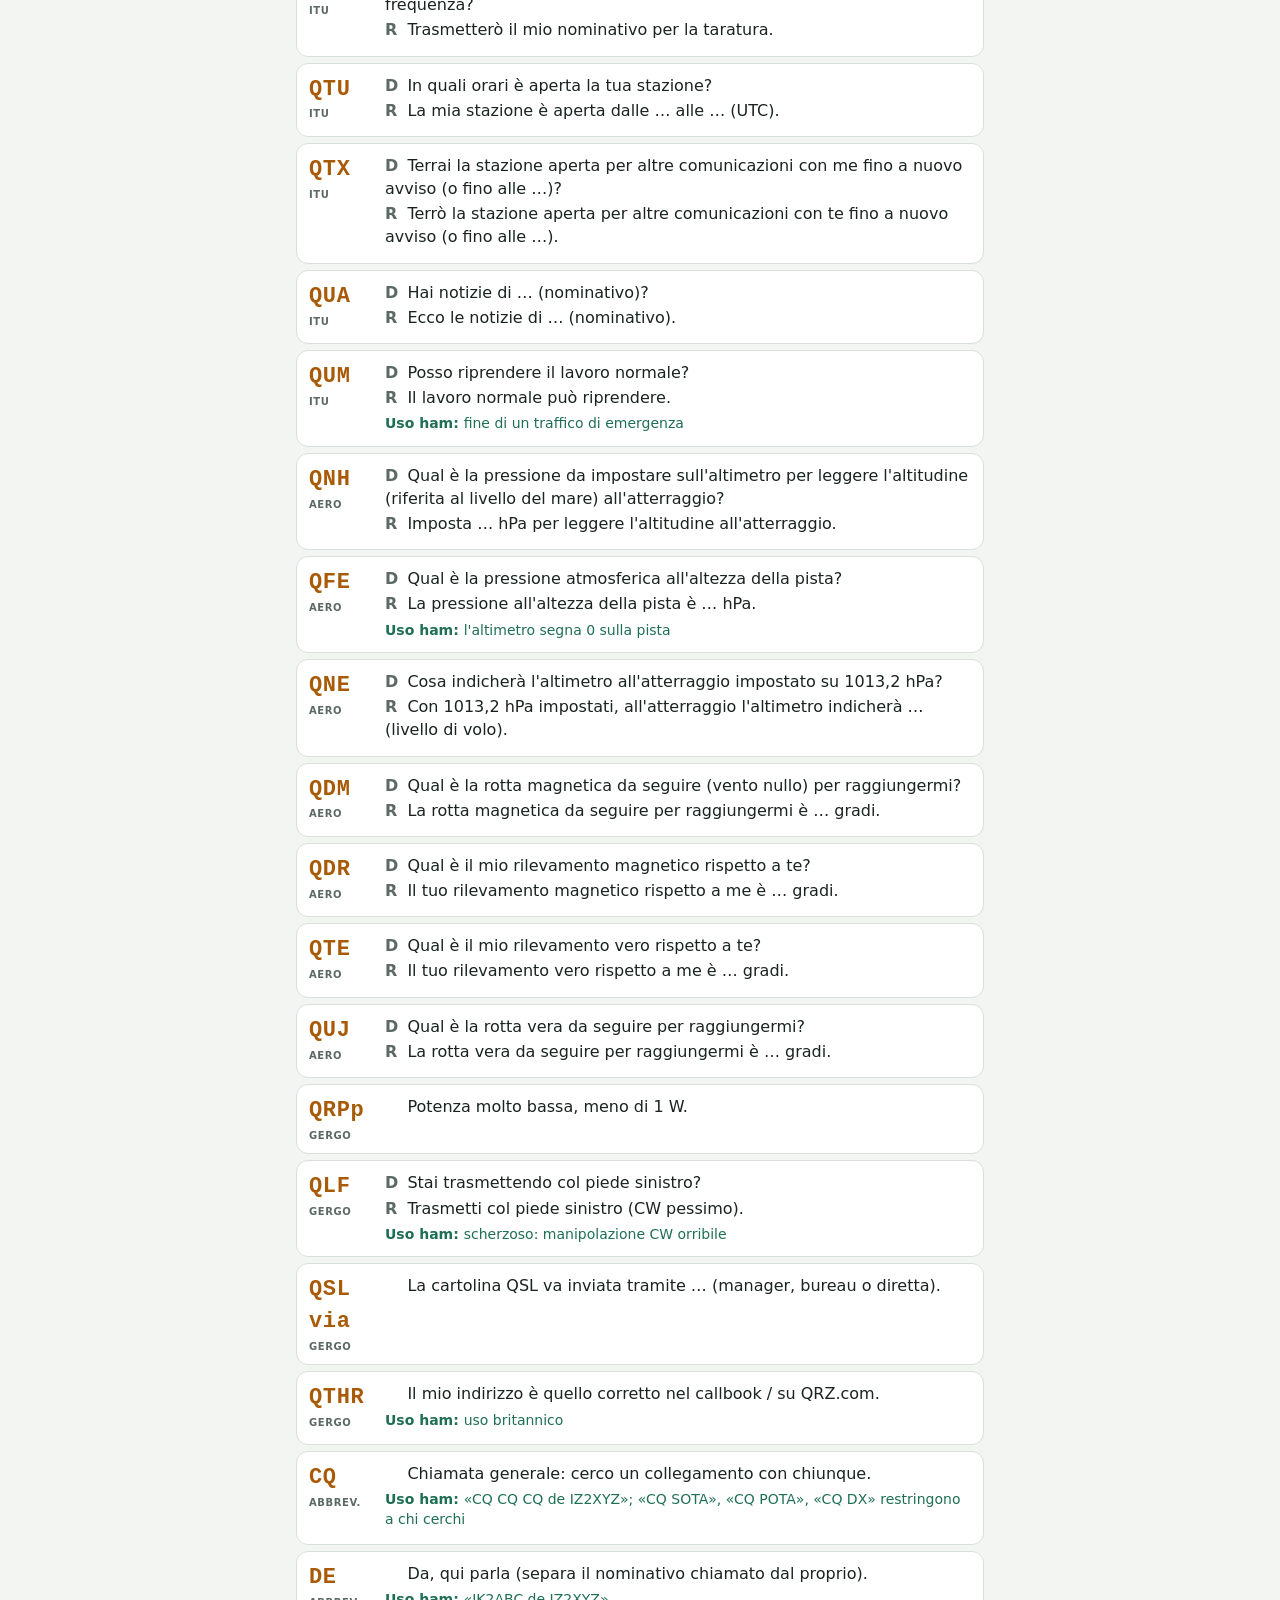
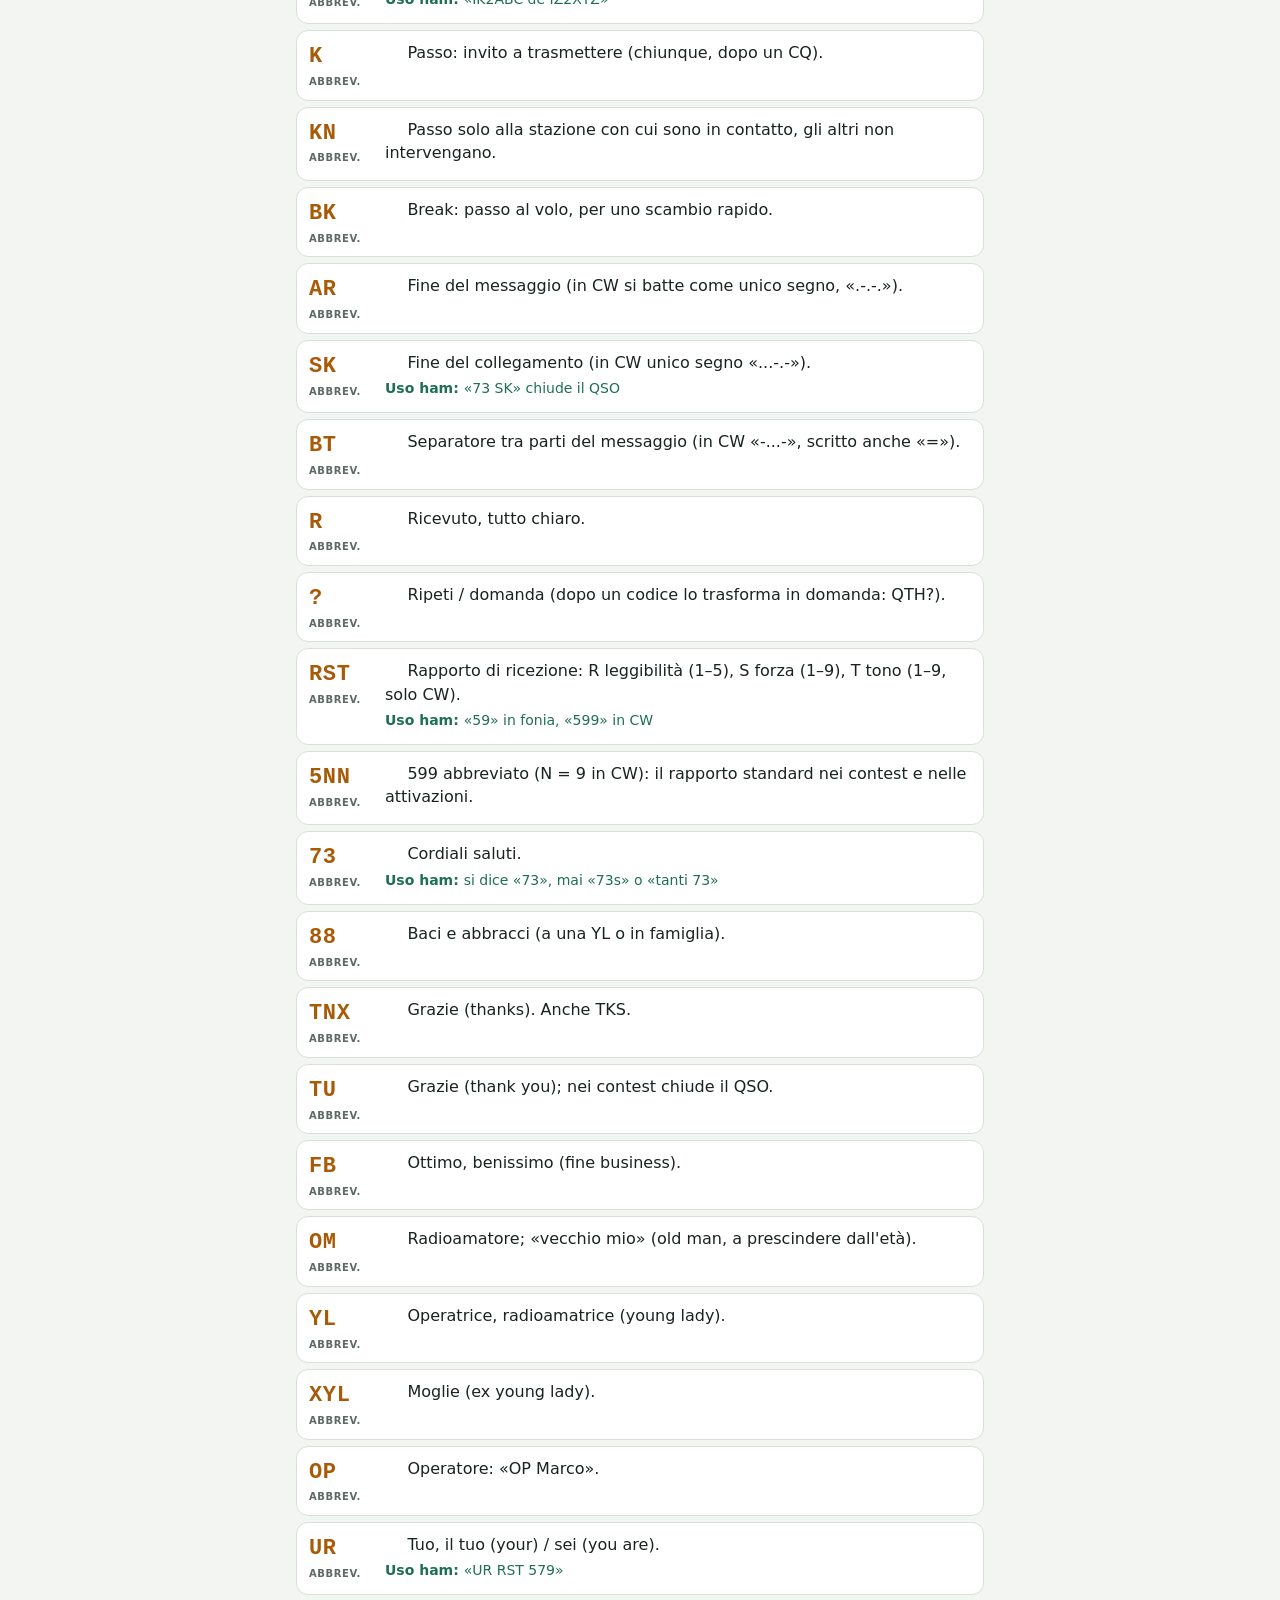
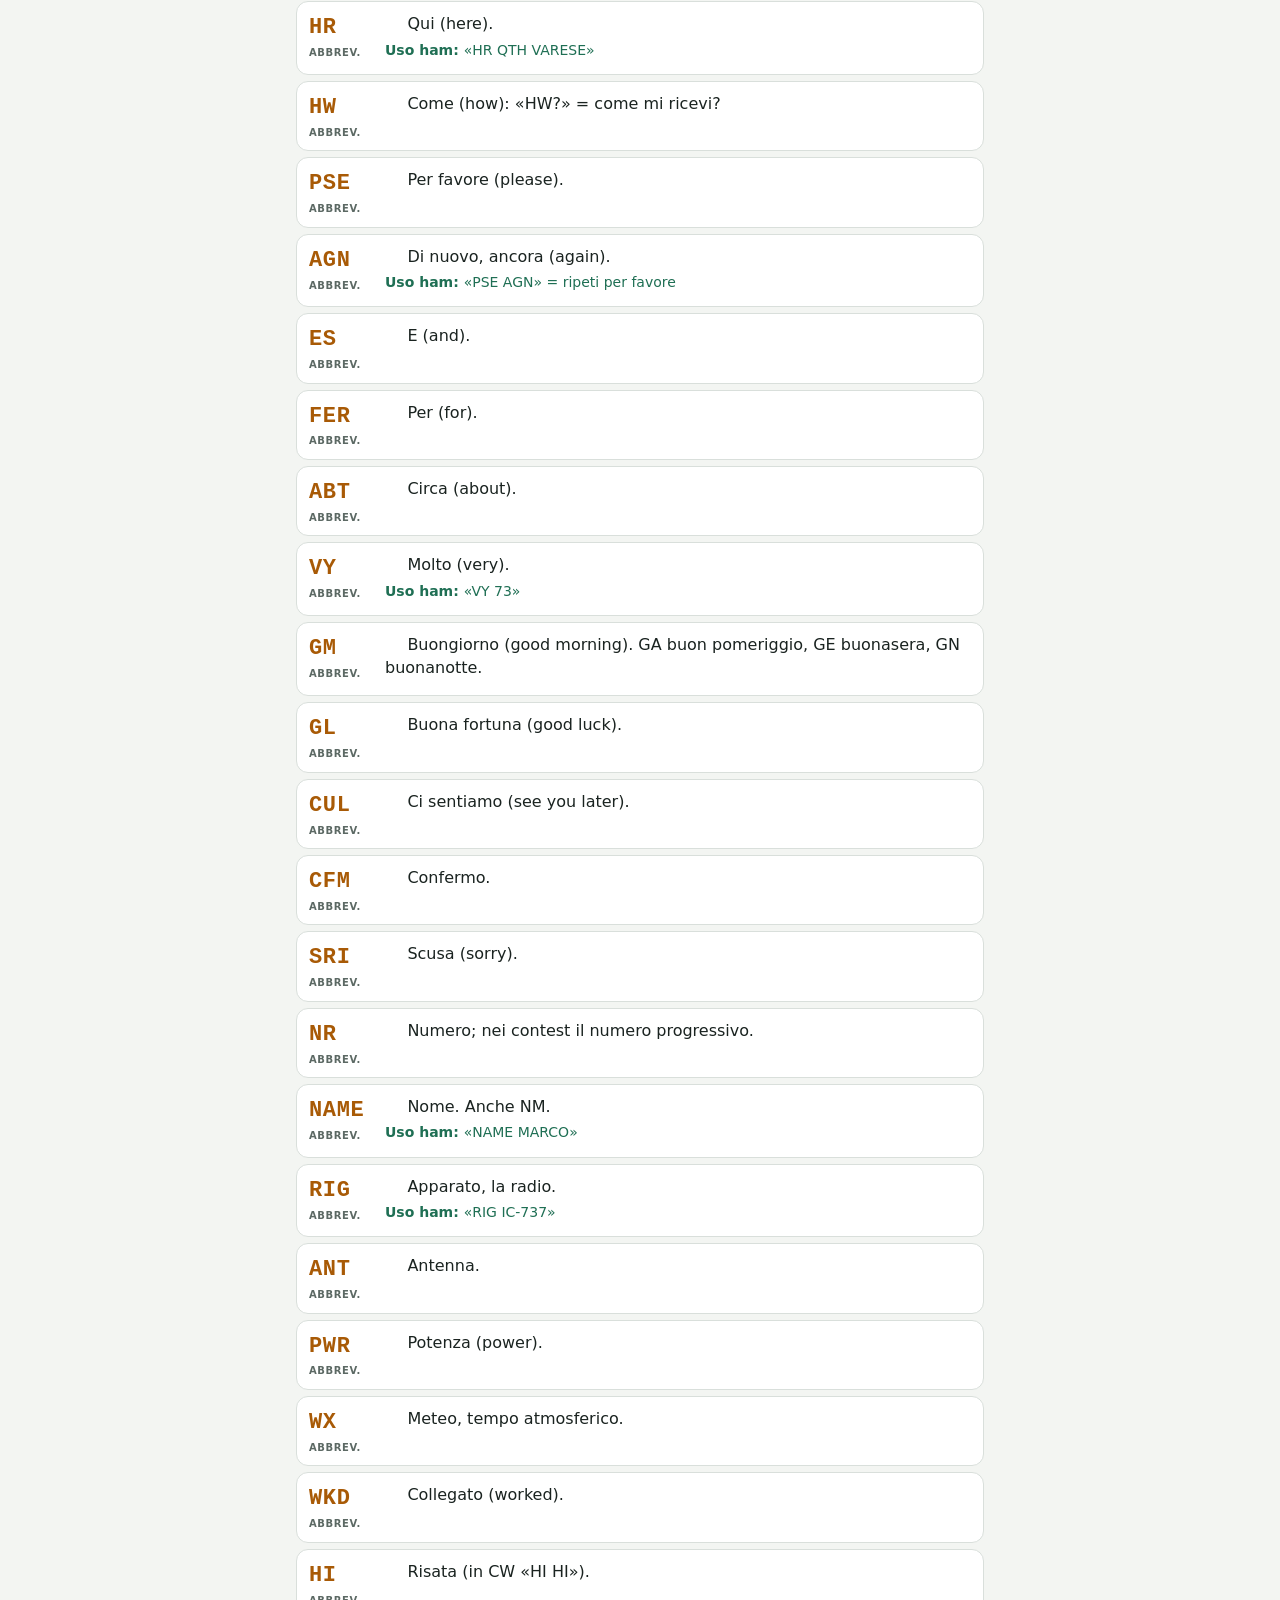
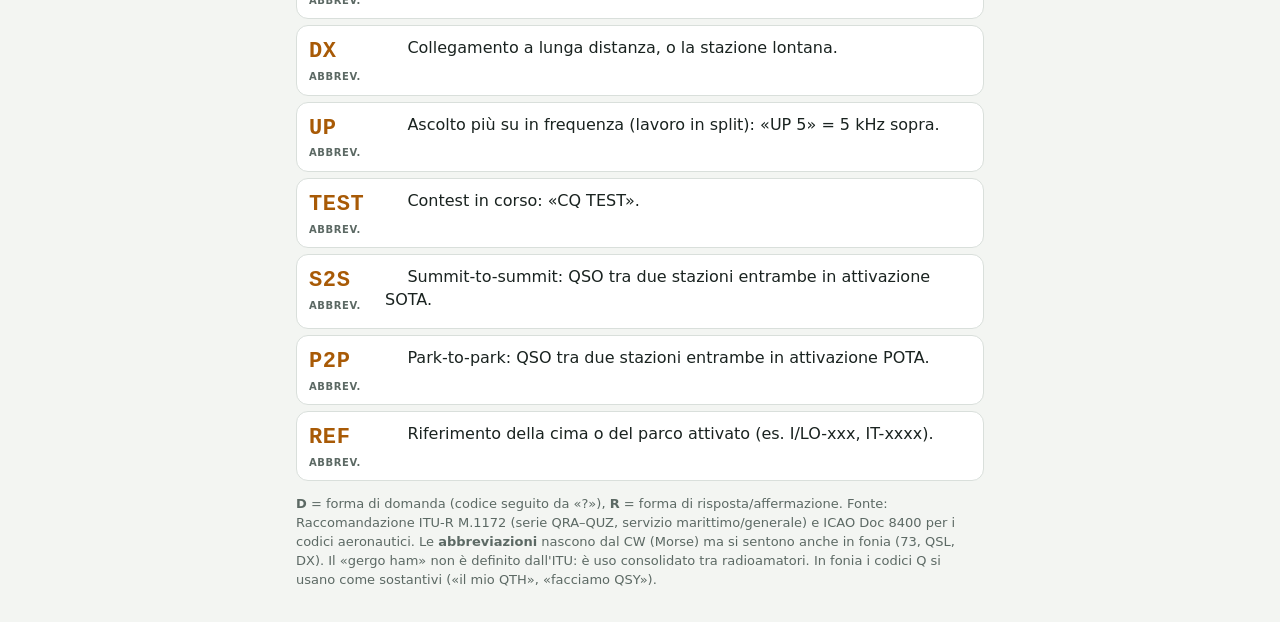
==== commit 0336bc1f: "Stile unico per tutto il sito: base.css con token e componenti, spettro con tema chiaro/scuro e pale" ====
--- a/codici-q/index.html
+++ b/codici-q/index.html
@@ -3,109 +3,74 @@
 <head>
 <meta charset="utf-8">
 <meta name="viewport" content="width=device-width, initial-scale=1, viewport-fit=cover">
-<meta name="theme-color" content="#121715">
+<meta name="theme-color" content="#F3F5F2" media="(prefers-color-scheme: light)">
+<meta name="theme-color" content="#121715" media="(prefers-color-scheme: dark)">
 <link rel="manifest" href="../manifest.webmanifest">
 <link rel="icon" href="../icons/icon.svg" type="image/svg+xml">
 <link rel="apple-touch-icon" href="../icons/apple-touch-icon.png">
-<title>Codici Q e gergo</title>
+<title>Codici Q · Ham Toolkit</title>
+<link rel="stylesheet" href="../base.css">
 <style>
-:root{
-  --bg:#F3F5F2; --surface:#FFFFFF; --ink:#1A2320; --muted:#5C6964; --line:#D9DFDB;
-  --accent:#A85A06; --accent-ink:#FFFFFF; --accent-soft:#FBEFD9;
-  --ok:#1F6F54; --ok-soft:#DDF1E8; --danger:#B3261E; --danger-soft:#FBE3E1;
-}
-@media (prefers-color-scheme: dark){
-  :root:not([data-theme="light"]){
-    color-scheme:dark;
-    --bg:#121715; --surface:#1A201E; --ink:#E4EAE7; --muted:#96A39E; --line:#2D3632;
-    --accent:#F0A847; --accent-ink:#1A1206; --accent-soft:#3A2A12;
-    --ok:#6FD3A8; --ok-soft:#16332A; --danger:#FF8A80; --danger-soft:#3A1C1A;
-  }
-}
-:root[data-theme="dark"]{
-  color-scheme:dark;
-  --bg:#121715; --surface:#1A201E; --ink:#E4EAE7; --muted:#96A39E; --line:#2D3632;
-  --accent:#F0A847; --accent-ink:#1A1206; --accent-soft:#3A2A12;
-  --ok:#6FD3A8; --ok-soft:#16332A; --danger:#FF8A80; --danger-soft:#3A1C1A;
-}
-*{box-sizing:border-box}
-html{-webkit-text-size-adjust:100%}
-body{margin:0;background:var(--bg);color:var(--ink);font:16px/1.45 system-ui,-apple-system,"Segoe UI",Roboto,sans-serif}
-.mono{font-family:ui-monospace,"SF Mono","Cascadia Mono",Consolas,monospace}
-.wrap{max-width:720px;margin:0 auto;padding:12px 16px calc(32px + env(safe-area-inset-bottom));display:flex;flex-direction:column;gap:14px}
-button{font:inherit;color:inherit;cursor:pointer;-webkit-tap-highlight-color:transparent}
-input{font:inherit;color:var(--ink)}
-:focus-visible{outline:2px solid var(--accent);outline-offset:2px}
-[hidden]{display:none !important}
+section{display:flex;flex-direction:column;gap:14px}
 
 /* testata e navigazione */
-.top{display:flex;align-items:center;gap:10px;flex-wrap:wrap}
-.top h1{margin:0;font-size:15px;letter-spacing:.1em;text-transform:uppercase;color:var(--accent);white-space:nowrap;margin-right:auto}
-nav{display:flex;gap:4px;background:var(--surface);border:1px solid var(--line);border-radius:10px;padding:3px}
-nav a{padding:6px 14px;border-radius:8px;text-decoration:none;color:var(--muted);font-weight:600;font-size:14px}
+.top h1{margin-right:auto}
+nav{display:flex;gap:var(--s1);background:var(--surface);border:1px solid var(--line);border-radius:var(--r);padding:3px}
+nav a{padding:6px 14px;border-radius:var(--r-sm);text-decoration:none;color:var(--muted);font-weight:600;font-size:var(--fs-md)}
 nav a.on{background:var(--accent);color:var(--accent-ink)}
 
 /* barra filtri */
-.bar{position:sticky;top:0;z-index:5;background:var(--bg);padding:6px 0;display:flex;flex-direction:column;gap:8px}
-#q{width:100%;padding:12px 14px;border:1px solid var(--line);border-radius:10px;background:var(--surface);font-size:17px}
-#q::placeholder{color:var(--muted)}
-.chips{display:flex;gap:6px;flex-wrap:wrap;align-items:center;font-size:14px;color:var(--muted)}
-.chip{border:1px solid var(--line);background:var(--surface);border-radius:999px;padding:4px 12px;font-size:14px;font-weight:600;color:var(--muted)}
-.chip.on{border-color:var(--accent);background:var(--accent-soft);color:var(--ink)}
+.bar{position:sticky;top:0;z-index:5;background:var(--bg);padding:6px 0;display:flex;flex-direction:column;gap:var(--s2)}
+#q{width:100%;font-size:var(--fs)}
+.bar .chips{font-size:var(--fs-md);color:var(--muted)}
 #count{margin-left:auto}
 
 /* elenco */
 #list{list-style:none;margin:0;padding:0;display:flex;flex-direction:column;gap:6px}
-#list li{background:var(--surface);border:1px solid var(--line);border-radius:10px;padding:10px 12px;display:grid;grid-template-columns:64px 1fr;gap:2px 12px}
-.code{grid-row:1/5;overflow-wrap:anywhere;font-size:22px;font-weight:700;color:var(--accent);letter-spacing:.03em}
-.code small{display:block;font:600 10px system-ui;letter-spacing:.06em;color:var(--muted);text-transform:uppercase;margin-top:2px}
-.qd,.qr{font-size:15px}
+#list li{background:var(--surface);border:1px solid var(--line);border-radius:var(--r-lg);padding:10px var(--s3);display:grid;grid-template-columns:64px 1fr;gap:2px var(--s3)}
+.code{grid-row:1/5;overflow-wrap:anywhere;font-size:var(--fs-xl);font-weight:700;color:var(--accent);letter-spacing:.03em}
+.code small{display:block;font-family:var(--font);font-size:var(--fs-2xs);font-weight:600;letter-spacing:.06em;color:var(--muted);text-transform:uppercase;margin-top:2px}
+.qd,.qr{font-size:var(--fs)}
 .qd b,.qr b{display:inline-block;width:1.4em;color:var(--muted);font-weight:600}
-.ham{font-size:14px;color:var(--ok);margin-top:2px}
+.ham{font-size:var(--fs-md);color:var(--ok);margin-top:2px}
 .ham::before{content:"Uso ham: ";font-weight:700}
 mark{background:var(--accent-soft);color:inherit;border-radius:3px;padding:0 1px}
-.empty{text-align:center;color:var(--muted);padding:24px 8px;border:1px dashed var(--line);border-radius:10px}
-.note{font-size:13px;color:var(--muted)}
 
 /* flashcard */
-.opts{display:flex;flex-direction:column;gap:8px;background:var(--surface);border:1px solid var(--line);border-radius:10px;padding:10px 12px;font-size:14px}
+.opts{display:flex;flex-direction:column;gap:var(--s2);font-size:var(--fs-md)}
 .opts .row{display:flex;gap:6px;flex-wrap:wrap;align-items:center}
 .opts .row > span{width:5.5em;color:var(--muted)}
-.prog{display:flex;align-items:center;gap:10px;font-size:14px;color:var(--muted)}
-.prog .track{flex:1;height:6px;border-radius:3px;background:var(--line);overflow:hidden}
+.prog{display:flex;align-items:center;gap:10px;font-size:var(--fs-md);color:var(--muted)}
+.prog .track{flex:1;height:6px;border-radius:var(--r-pill);background:var(--line);overflow:hidden}
 .prog .fill{height:100%;background:var(--accent);width:0;transition:width .2s}
 .prog .ok{color:var(--ok);font-weight:700}
 .prog .ko{color:var(--danger);font-weight:700}
-.fcard{min-height:280px;background:var(--surface);border:1px solid var(--line);border-radius:16px;padding:22px 20px;display:flex;flex-direction:column;align-items:center;justify-content:center;gap:14px;text-align:center;cursor:pointer;user-select:none;-webkit-user-select:none;box-shadow:0 10px 24px -18px rgba(0,0,0,.5)}
-.fcard .side{font-size:12px;letter-spacing:.08em;text-transform:uppercase;color:var(--muted)}
+.fcard{min-height:280px;padding:22px 20px;display:flex;flex-direction:column;align-items:center;justify-content:center;gap:14px;text-align:center;cursor:pointer;user-select:none;-webkit-user-select:none;box-shadow:var(--shadow)}
+.fcard .side{font-size:var(--fs-xs);letter-spacing:.08em;text-transform:uppercase;color:var(--muted)}
 .fcard .big{font-size:clamp(44px,14vw,72px);font-weight:700;color:var(--accent);letter-spacing:.04em;line-height:1}
-.fcard .txt{font-size:18px;max-width:34em}
-.fcard .txt .qd,.fcard .txt .qr{font-size:17px;text-align:left}
-.fcard hr{width:60%;border:0;border-top:1px dashed var(--line);margin:4px 0}
-.fcard .tap{font-size:13px;color:var(--muted)}
+.fcard .txt{font-size:var(--fs-lg);max-width:34em}
+.fcard .txt .qd,.fcard .txt .qr{font-size:var(--fs);text-align:left}
+.fcard hr{width:60%;border:0;border-top:1px dashed var(--line);margin:var(--s1) 0}
+.fcard .tap{font-size:var(--fs-sm);color:var(--muted)}
 .fcard.done{cursor:default}
-.acts{display:grid;grid-template-columns:1fr 1fr;gap:8px}
-.acts button{border:0;border-radius:12px;padding:14px;font-size:17px;font-weight:700}
+.acts{display:grid;grid-template-columns:1fr 1fr;gap:var(--s2)}
+.acts .btn{border:0}
 #btnKo{background:var(--danger-soft);color:var(--danger)}
 #btnOk{background:var(--ok-soft);color:var(--ok)}
-#btnFlip{grid-column:1/-1;background:var(--accent);color:var(--accent-ink)}
-#abc{width:100%;border-collapse:collapse;background:var(--surface);border:1px solid var(--line);border-radius:10px;overflow:hidden;font-size:15px}
-#abc th,#abc td{padding:6px 10px;border-bottom:1px solid var(--line);text-align:left}
-#abc th{font-size:12px;letter-spacing:.06em;text-transform:uppercase;color:var(--muted);font-weight:600}
+#btnFlip{grid-column:1/-1}
+
+/* alfabeto */
+#abc{background:var(--surface);border:1px solid var(--line);border-radius:var(--r-lg);border-collapse:separate;border-spacing:0;overflow:hidden}
+#abc tr:last-child td{border-bottom:0}
 #abc td:first-child{font-weight:700;color:var(--accent);width:2.5em}
-#abc td.pr{color:var(--muted);font-size:14px}
+#abc td.pr{color:var(--muted);font-size:var(--fs-sm)}
 #abc td.it{color:var(--muted)}
 #acard .spell{font-size:clamp(20px,5.5vw,26px);font-weight:600;line-height:1.35}
 #acard .spell span{white-space:nowrap}
 #acard .big{font-size:clamp(36px,11vw,60px)}
-.two{display:flex;gap:8px}
-.two button{flex:1;border:0;border-radius:12px;padding:14px;font-size:17px;font-weight:700}
-#aFlip{background:var(--accent);color:var(--accent-ink)}
-#aNew{background:var(--surface);border:1px solid var(--line) !important}
-h2{margin:6px 0 0;font-size:13px;letter-spacing:.08em;text-transform:uppercase;color:var(--muted)}
-#btnRestart{border:1px solid var(--line);background:transparent;border-radius:10px;padding:8px 14px;font-weight:600}
-.home{display:inline-flex;align-items:center;gap:4px;color:var(--muted);text-decoration:none;font-size:14px;font-weight:600;margin-bottom:-6px}
-.home:hover{color:var(--accent)}
+.two{display:flex;gap:var(--s2)}
+.two .btn{flex:1}
+#btnRestart{margin-left:var(--s1);padding:var(--s1) var(--s3);font-size:var(--fs-sm)}
 </style>
 </head>
 <body>
@@ -123,7 +88,7 @@
   <!-- ================= ELENCO ================= -->
   <section id="pageList">
     <div class="bar">
-      <input id="q" type="search" placeholder="Cerca codice, abbreviazione o definizione (es. QTH, 73, potenza…)" autocomplete="off" spellcheck="false">
+      <input id="q" class="field" type="search" placeholder="Cerca codice, abbreviazione o definizione (es. QTH, 73, potenza…)" autocomplete="off" spellcheck="false">
       <div class="chips" id="listChips">
         <button class="chip on" data-set="all">Tutti</button>
         <button class="chip" data-set="top">Più usati</button>
@@ -144,7 +109,7 @@
 
   <!-- ================= FLASHCARD ================= -->
   <section id="pageCards" hidden>
-    <div class="opts">
+    <div class="opts card">
       <div class="row"><span>Direzione</span>
         <button class="chip on" data-dir="c2d">Codice → significato</button>
         <button class="chip" data-dir="d2c">Significato → codice</button>
@@ -162,19 +127,19 @@
       <div class="track"><div class="fill" id="pFill"></div></div>
       <span class="ok" id="pOk">0</span>/<span class="ko" id="pKo">0</span>
     </div>
-    <div id="card" class="fcard" tabindex="0"></div>
+    <div id="card" class="fcard card" tabindex="0"></div>
     <div class="acts">
-      <button id="btnFlip">Gira</button>
-      <button id="btnKo" hidden>✗ Non sapevo</button>
-      <button id="btnOk" hidden>✓ Sapevo</button>
+      <button id="btnFlip" class="btn big primary">Gira</button>
+      <button id="btnKo" class="btn big" hidden>✗ Non sapevo</button>
+      <button id="btnOk" class="btn big" hidden>✓ Sapevo</button>
     </div>
     <p class="note">Tastiera: <b>spazio</b> gira, <b>←</b> non sapevo, <b>→</b> sapevo. Le carte sbagliate tornano nel mazzo finché non le indovini.
-      <button id="btnRestart">Ricomincia</button></p>
+      <button id="btnRestart" class="btn ghost">Ricomincia</button></p>
   </section>
 
   <!-- ================= ALFABETO ================= -->
   <section id="pageAbc" hidden>
-    <div class="opts">
+    <div class="opts card">
       <div class="row"><span>Esercizio</span>
         <button class="chip on" data-amode="c2s">Nominativo → spelling</button>
         <button class="chip" data-amode="s2c">Spelling → nominativo</button>
@@ -184,12 +149,12 @@
         <button class="chip" data-digits="en">in inglese (ICAO)</button>
       </div>
     </div>
-    <div id="acard" class="fcard" tabindex="0"></div>
+    <div id="acard" class="fcard card" tabindex="0"></div>
     <div class="two">
-      <button id="aFlip">Gira</button>
-      <button id="aNew">Nuovo nominativo</button>
-    </div>
-    <p class="note">Tastiera: <b>spazio</b> gira, <b>invio</b> nuovo nominativo. Il primo è sempre il tuo.
+      <button id="aFlip" class="btn big primary">Gira</button>
+      <button id="aNew" class="btn big">Nuovo nominativo</button>
+    </div>
+    <p class="note">Tastiera: <b>spazio</b> gira, <b>invio</b> nuovo nominativo.
       Si dice a voce alta, poi si gira la carta per controllare.</p>
 
     <h2>Alfabeto fonetico internazionale (ITU/ICAO/NATO)</h2>
--- a/base.css
+++ b/base.css
@@ -0,0 +1,101 @@
+/* Ham Toolkit: stile condiviso da tutte le pagine.
+ * Qui stanno i token (colori, stondature, spazi, font, scala delle dimensioni) e i
+ * componenti comuni. Le pagine aggiungono solo le regole proprie, usando i token:
+ * niente colori, raggi o font scritti a mano nelle pagine. */
+
+/* ---------- Token ---------- */
+:root{
+  /* colori (tema chiaro) */
+  --bg:#F3F5F2; --surface:#FFFFFF; --ink:#1A2320; --muted:#5C6964; --faint:#86928D;
+  --line:#D9DFDB; --line-strong:#BCC5C0;
+  --accent:#A85A06; --accent-ink:#FFFFFF; --accent-soft:#FBEFD9; --accent-inverse:#F0A847;
+  --ok:#1F6F54; --ok-soft:#DDF1E8; --warn:#8A5A00; --warn-soft:#FFF4D6; --danger:#B3261E; --danger-soft:#FBE3E1;
+  --shadow:0 12px 32px -16px rgba(0,0,0,.35);
+
+  /* stondature: --r-sm per badge e controlli piccoli, --r per campi e pulsanti,
+     --r-lg per contenitori (card, pannelli, menu), --r-pill per chip */
+  --r-sm:8px; --r:10px; --r-lg:12px; --r-pill:999px;
+
+  /* spazi */
+  --s1:4px; --s2:8px; --s3:12px; --s4:16px; --s5:24px;
+
+  /* font e scala delle dimensioni */
+  --font:system-ui,-apple-system,"Segoe UI",Roboto,sans-serif;
+  --mono:ui-monospace,"SF Mono","Cascadia Mono",Consolas,monospace;
+  --fs-2xs:10px; --fs-xs:12px; --fs-sm:13px; --fs-md:14px; --fs-title:15px; --fs:16px; --fs-lg:18px; --fs-xl:22px;
+}
+@media (prefers-color-scheme: dark){
+  :root:not([data-theme="light"]){
+    color-scheme:dark;
+    --bg:#121715; --surface:#1A201E; --ink:#E4EAE7; --muted:#96A39E; --faint:#6E7B76;
+    --line:#2D3632; --line-strong:#3F4A45;
+    --accent:#F0A847; --accent-ink:#1A1206; --accent-soft:#3A2A12; --accent-inverse:#A85A06;
+    --ok:#6FD3A8; --ok-soft:#16332A; --warn:#F5C451; --warn-soft:#352A10; --danger:#FF8A80; --danger-soft:#3A1C1A;
+    --shadow:0 12px 32px -12px rgba(0,0,0,.7);
+  }
+}
+:root[data-theme="dark"]{
+  color-scheme:dark;
+  --bg:#121715; --surface:#1A201E; --ink:#E4EAE7; --muted:#96A39E; --faint:#6E7B76;
+  --line:#2D3632; --line-strong:#3F4A45;
+  --accent:#F0A847; --accent-ink:#1A1206; --accent-soft:#3A2A12; --accent-inverse:#A85A06;
+  --ok:#6FD3A8; --ok-soft:#16332A; --warn:#F5C451; --warn-soft:#352A10; --danger:#FF8A80; --danger-soft:#3A1C1A;
+  --shadow:0 12px 32px -12px rgba(0,0,0,.7);
+}
+
+/* ---------- Base ---------- */
+*{box-sizing:border-box}
+html{-webkit-text-size-adjust:100%}
+body{margin:0;background:var(--bg);color:var(--ink);font:var(--fs)/1.45 var(--font)}
+.mono{font-family:var(--mono);font-variant-numeric:tabular-nums}
+button{font:inherit;color:inherit;cursor:pointer;-webkit-tap-highlight-color:transparent}
+button:disabled{cursor:default;opacity:.5}
+input,select,textarea{font:inherit;color:var(--ink)}
+input::placeholder{color:var(--muted)}
+a{color:var(--accent)}
+:focus-visible{outline:2px solid var(--accent);outline-offset:2px}
+[hidden]{display:none !important}
+
+/* ---------- Impaginazione ---------- */
+.wrap{max-width:720px;margin:0 auto;padding:var(--s3) var(--s4) calc(32px + env(safe-area-inset-bottom));display:flex;flex-direction:column;gap:14px}
+
+/* testata: link alla home sopra il titolo della pagina */
+.home{display:inline-flex;align-items:center;gap:var(--s1);color:var(--muted);text-decoration:none;font-size:var(--fs-md);font-weight:600}
+.home:hover{color:var(--accent)}
+.wrap > .home{margin-bottom:-6px}
+.top{display:flex;align-items:center;gap:10px;flex-wrap:wrap}
+h1{margin:0;font-size:var(--fs-title);line-height:1.3;letter-spacing:.1em;text-transform:uppercase;color:var(--accent);white-space:nowrap}
+h2{margin:var(--s1) 0 0;font-size:var(--fs-sm);letter-spacing:.08em;text-transform:uppercase;color:var(--muted)}
+h3{margin:0;font-size:var(--fs)}
+
+/* ---------- Componenti ---------- */
+/* contenitore */
+.card{background:var(--surface);border:1px solid var(--line);border-radius:var(--r-lg);padding:var(--s3)}
+
+/* campi */
+.field{padding:10px var(--s3);border:1px solid var(--line);border-radius:var(--r);background:var(--surface);min-width:0}
+
+/* pulsanti: .btn neutro, .primary pieno, .ghost trasparente */
+.btn{border:1px solid var(--line);background:var(--surface);border-radius:var(--r);padding:var(--s2) 14px;font-weight:600}
+.btn.primary{border-color:var(--accent);background:var(--accent);color:var(--accent-ink);font-weight:700}
+.btn.ghost{background:transparent}
+.btn.big{padding:14px;font-size:var(--fs-lg);font-weight:700;border-radius:var(--r-lg)}
+
+/* chip (scelte e filtri) */
+.chips{display:flex;gap:6px;flex-wrap:wrap;align-items:center}
+.chip{border:1px solid var(--line);background:var(--surface);border-radius:var(--r-pill);padding:var(--s1) var(--s3);font-size:var(--fs-md);font-weight:600;color:var(--muted)}
+.chip.on{border-color:var(--accent);background:var(--accent-soft);color:var(--ink)}
+.chip small{font-weight:400;opacity:.8}
+
+/* testi accessori */
+.note{margin:0;font-size:var(--fs-sm);color:var(--muted)}
+.empty{text-align:center;color:var(--muted);padding:var(--s5) var(--s2);border:1px dashed var(--line);border-radius:var(--r-lg)}
+
+/* tabelle */
+table{width:100%;border-collapse:collapse;font-size:var(--fs-md)}
+th,td{text-align:left;padding:6px 10px;border-bottom:1px solid var(--line)}
+th{font-size:var(--fs-xs);letter-spacing:.06em;text-transform:uppercase;color:var(--muted);font-weight:600}
+
+/* sezioni a scomparsa */
+details{background:var(--surface);border:1px solid var(--line);border-radius:var(--r-lg);padding:10px var(--s3)}
+summary{cursor:pointer;font-weight:600;color:var(--ink)}
